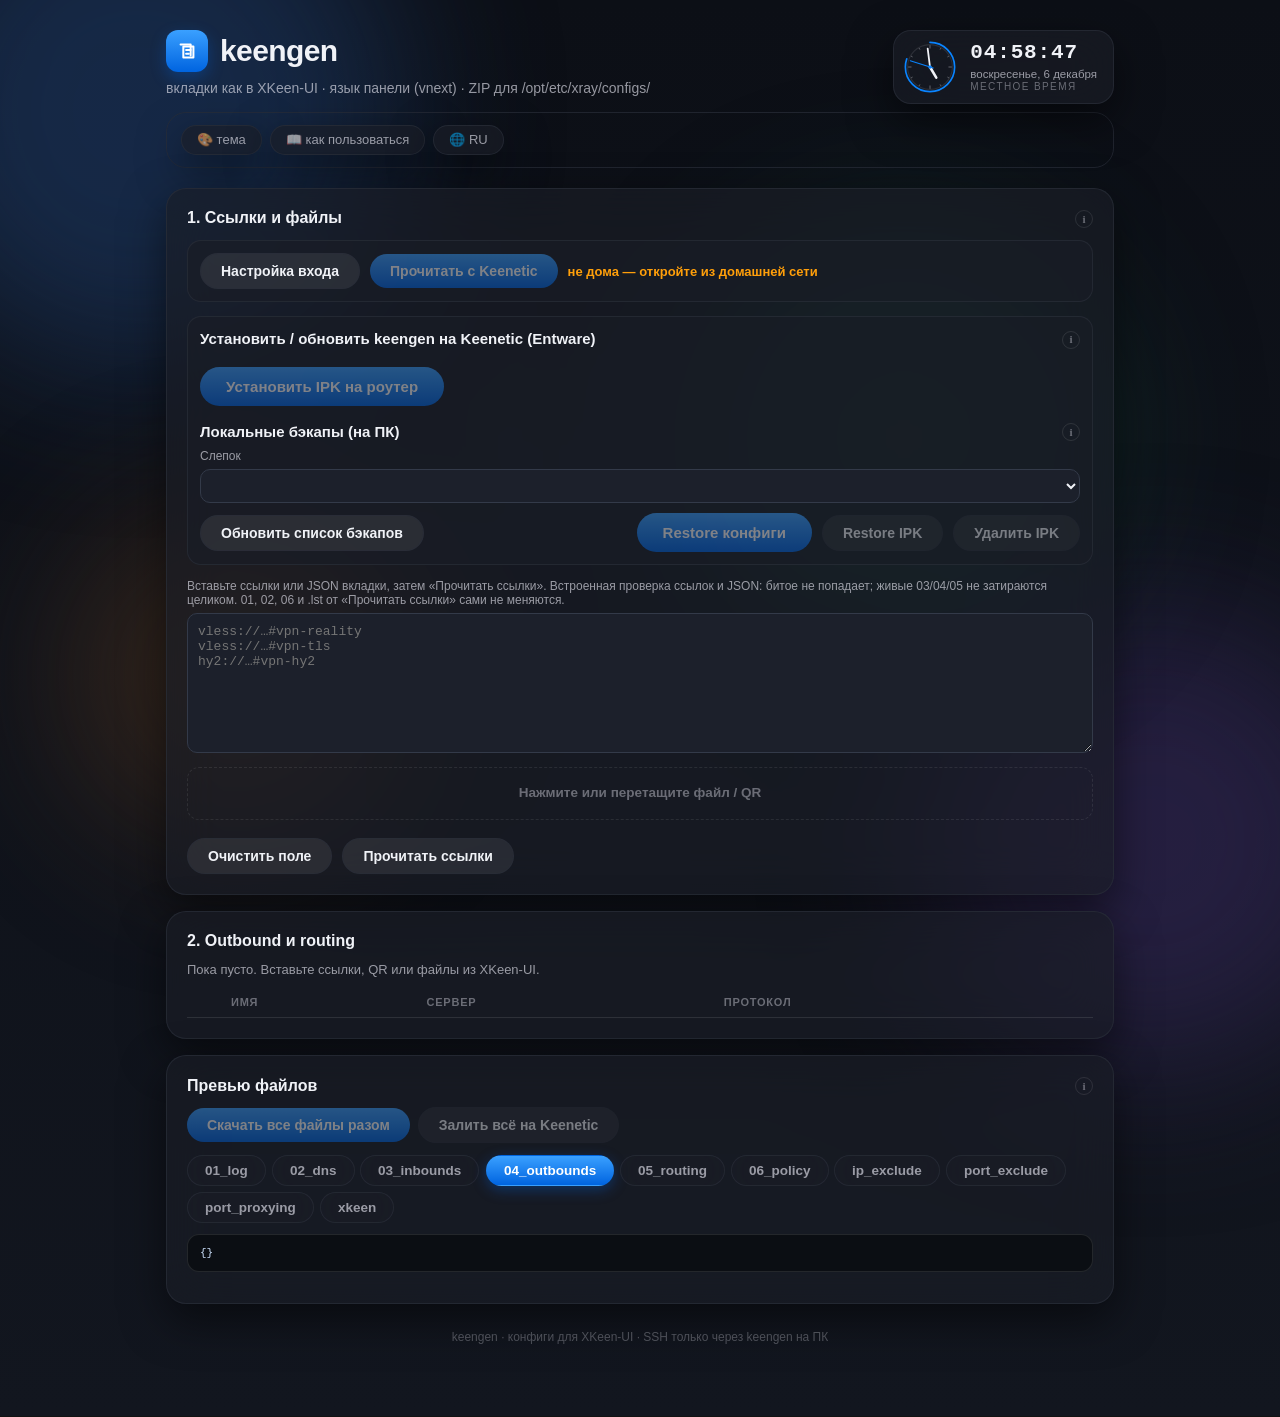
==== web/index.html @ 2f59ccd8 "ui: backup list label + section info icons [cursor|keengen]" ====
<!DOCTYPE html>
<html lang="ru">
<head>
  <meta charset="utf-8">
  <meta name="viewport" content="width=device-width,initial-scale=1">
  <title>keengen · конфиги Keenetic / XKeen</title>
  <link rel="icon" type="image/svg+xml" href="data:image/svg+xml,%3Csvg xmlns='http://www.w3.org/2000/svg' viewBox='0 0 100 100'%3E%3Cdefs%3E%3ClinearGradient id='g' x1='0' y1='0' x2='0' y2='1'%3E%3Cstop offset='0' stop-color='%233aa0ff'/%3E%3Cstop offset='1' stop-color='%230064e0'/%3E%3C/linearGradient%3E%3C/defs%3E%3Crect width='100' height='100' rx='22' fill='url(%23g)'/%3E%3Ctext x='50' y='58' font-size='52' text-anchor='middle' fill='%23fff' font-family='system-ui,sans-serif' font-weight='700'%3EK%3C/text%3E%3C/svg%3E">
  <script src="theme.js?v=5"></script>
  <link rel="stylesheet" href="theme.css">
  <link rel="stylesheet" href="style.css?v=5">
</head>
<body>
  <div class="blob b1"></div><div class="blob b2"></div>
  <div class="blob b3"></div><div class="blob b4"></div>
  <div class="hrow">
    <div>
      <h1><span class="logo" aria-hidden="true"><svg width="22" height="22" viewBox="0 0 24 24" fill="none" stroke="#fff" stroke-width="2.2" stroke-linecap="round" stroke-linejoin="round"><path d="M8 7h11v12H8z"/><path d="M5 5h11v12"/><path d="M11 11h5M11 15h3"/></svg></span>keengen</h1>
      <p class="sub" data-i18n="sub">вкладки как в XKeen-UI · язык панели (vnext) · ZIP для /opt/etc/xray/configs/</p>
    </div>
    <div class="clockbox" title="Местное время" data-i18n-title="clockTitle">
      <svg viewBox="0 0 100 100" aria-hidden="true">
        <circle class="ring" cx="50" cy="50" r="44" id="secring" stroke-dasharray="276.46" stroke-dashoffset="276.46"/>
        <circle class="face" cx="50" cy="50" r="40"/>
        <g id="ticks"></g>
        <line class="hand hh" id="hh" x1="50" y1="50" x2="50" y2="28"/>
        <line class="hand mm" id="mm" x1="50" y1="50" x2="50" y2="17"/>
        <line class="hand ss" id="ss" x1="50" y1="56" x2="50" y2="13"/>
        <circle class="pin" cx="50" cy="50" r="3"/>
      </svg>
      <div class="digi">
        <div class="t" id="ct">--:--:--</div>
        <div class="d" id="cd">&nbsp;</div>
        <div class="z" data-i18n="clockz">местное время</div>
      </div>
    </div>
  </div>
  <div class="chipbar">
  <div class="chips">
    <button type="button" class="chip" id="themeBtn" title="Сменить тему оформления" data-i18n-title="tipTheme">🎨 тема</button>
    <a class="chip" href="howto.html" data-i18n="howto" title="Краткая инструкция по работе с keengen" data-i18n-title="tipHowto">📖 как пользоваться</a>
    <button type="button" class="chip" id="langBtn" title="Язык">🌐 RU</button>
  </div>
  </div>

  <div class="grid2">
    <section class="card">
      <div class="sec-head">
        <h2 data-i18n="h1">1. Ссылки и файлы</h2>
        <details class="info-tip">
          <summary data-i18n-title="infoTip" data-i18n-aria="infoTip" aria-label="Подсказка" title="Подсказка">i</summary>
          <div class="info-tip-panel">
            <p data-i18n="note1">«Прочитать с Keenetic» сразу показывает подключения в секции 2. Активное в таблице пишется в 05_routing. «Залить» / правый клик по вкладке — запись на роутер после входа. «Прочитать ссылки» — только поле ниже.</p>
            <p data-i18n="dropHint">Одна настройка за раз: QR, .txt, JSON со ссылками или текст JSON 01–06 / .lst (ip_exclude / port_exclude / port_proxying / xkeen). Формат распознаётся автоматически.</p>
          </div>
        </details>
      </div>
      <div class="keenetic-bar">
        <button type="button" class="btn ghost" id="authKeenetic" data-i18n="authBtn" title="Сохранить адрес, порт и пароль Entware SSH для этого браузера" data-i18n-title="tipAuthBtn">Настройка входа</button>
        <button type="button" class="btn primary" id="readKeenetic" disabled data-i18n="readBtn" title="прочитать 01–06 и списки с роутера (запись не делается)" data-i18n-title="tipReadBtn">Прочитать с Keenetic</button>
        <span class="keenetic-badge" id="keeneticWhere" data-i18n="whereWait">Проверяю, дома ли вы…</span>
      </div>
      <div class="ipk-install" id="ipkInstallBox">
        <div class="sec-head">
          <h3 class="ipk-title" data-i18n="ipkTitle">Установить keengen на Keenetic (Entware)</h3>
          <details class="info-tip">
            <summary data-i18n-title="infoTip" data-i18n-aria="infoTip" aria-label="Подсказка" title="Подсказка">i</summary>
            <div class="info-tip-panel">
              <p data-i18n="ipkHint">Нужен SSH под root (в «Настройка входа»), если keengen на ПК. Кнопка берёт latest с GitHub, делает бэкап, ставит/обновляет IPK и UI keengen на Keenetic (:1001). XKeen-UI на :1000 не трогается.</p>
            </div>
          </details>
        </div>
        <p class="preview-hint" id="ipkVerLine"></p>
        <div class="actions">
          <button type="button" class="btn primary" id="installIpk" disabled data-i18n="ipkBtn" title="Скачать latest IPK с GitHub, сделать бэкап и установить/обновить keengen на роутере" data-i18n-title="tipInstallIpk">Установить IPK на роутер</button>
          <span class="backup-status" id="ipkStatus"></span>
        </div>
        <pre class="ipk-log" id="ipkLog" hidden></pre>
        <p class="preview-hint" id="bakNotice"></p>
        <div class="ipk-restore" id="ipkRestoreBox">
          <div class="sec-head">
            <h3 class="ipk-title" data-i18n="bakTitle">Локальные бэкапы (на ПК)</h3>
            <details class="info-tip">
              <summary data-i18n-title="infoTip" data-i18n-aria="infoTip" aria-label="Подсказка" title="Подсказка">i</summary>
              <div class="info-tip-panel">
                <p data-i18n="bakHint">Бэкап конфигов делается всегда при «Прочитать» и при установке IPK. Слепки лежат в backups/ на этом ПК. Restore — только с ПК под root SSH.</p>
              </div>
            </details>
          </div>
          <label for="backupPick" data-i18n="bakPick">Слепок</label>
          <select id="backupPick"></select>
          <div class="actions" style="margin-top:10px">
            <button type="button" class="btn ghost" id="bakRefresh" data-i18n="bakRefresh" title="Перечитать папку backups/ на этом ПК и обновить выпадающий список слепков" data-i18n-title="tipBakRefresh">Обновить список бэкапов</button>
            <button type="button" class="btn primary" id="bakRestoreCfg" disabled data-i18n="bakRestoreCfg" title="Восстановить конфиги XKeen из выбранного слепка на роутер" data-i18n-title="tipBakRestoreCfg">Restore конфиги</button>
            <button type="button" class="btn ghost" id="bakRestoreIpk" disabled data-i18n="bakRestoreIpk" title="Откатить IPK keengen из выбранного слепка на роутер" data-i18n-title="tipBakRestoreIpk">Restore IPK</button>
            <button type="button" class="btn ghost" id="bakRemoveIpk" disabled data-i18n="bakRemoveIpk" title="Удалить пакет keengen с роутера (opkg remove; сначала бэкап)" data-i18n-title="tipBakRemoveIpk">Удалить IPK</button>
          </div>
          <span class="backup-status" id="bakStatus"></span>
        </div>
      </div>
      <label for="links" data-i18n="linksLbl">Вставьте ссылки или JSON вкладки, затем «Прочитать ссылки». Встроенная проверка ссылок и JSON: битое не попадает; живые 03/04/05 не затираются целиком. 01, 02, 06 и .lst от «Прочитать ссылки» сами не меняются.</label>
      <textarea id="links" placeholder="vless://…#vpn-reality&#10;vless://…#vpn-tls&#10;hy2://…#vpn-hy2"></textarea>
      <div class="drop" id="drop" tabindex="0" role="button" data-i18n-aria="drop" aria-label="Нажмите или перетащите файл / QR">
        <span data-i18n="drop">Нажмите или перетащите файл / QR</span>
        <input id="files" type="file" accept="image/*,.txt,.json,.lst,text/plain,application/json" hidden>
      </div>
      <div class="actions">
        <button type="button" class="btn ghost" id="clear" data-i18n="clearBtn" title="Очистить поле ссылок" data-i18n-title="tipClearBtn">Очистить поле</button>
        <button type="button" class="btn ghost" id="parse" data-i18n="parseBtn" title="Разобрать поле: проверка ссылок/JSON; обновить 03/04/05; 01, 02, 06 и .lst сами не меняются" data-i18n-title="tipParseBtn">Прочитать ссылки</button>
      </div>
      <div class="err" id="err" hidden></div>
    </section>
    <section class="card">
      <h2 data-i18n="h2">2. Outbound и routing</h2>
      <p class="hint" id="hint">Пока пусто. Вставьте ссылки или QR.</p>
      <div class="tblwrap">
        <table>
          <thead><tr>
            <th class="col-on" title="активное" data-i18n-title="thActive"><span class="vh" data-i18n="thActive">активное</span></th>
            <th data-i18n="thName">имя</th><th data-i18n="thServer">сервер</th><th data-i18n="thProto">протокол</th>
          </tr></thead>
          <tbody id="rows"></tbody>
        </table>
      </div>
    </section>
  </div>

  <section class="card card-preview">
    <div class="sec-head">
      <h2 data-i18n="hPreview">Превью файлов</h2>
      <details class="info-tip">
        <summary data-i18n-title="infoTip" data-i18n-aria="infoTip" aria-label="Подсказка" title="Подсказка">i</summary>
        <div class="info-tip-panel">
          <p data-i18n="previewHint">Это итоговые файлы, не черновик. Двойной щелчок копирует. Правая кнопка — скачать или залить этот файл. Правка — в поле сверху, затем «Прочитать ссылки»: проверка и замена только этой вкладки, остальные не трогаются.</p>
        </div>
      </details>
    </div>
    <div class="preview-actions">
      <button type="button" class="btn primary" id="backup" disabled data-i18n="backupBtn" title="Скачать ZIP со всеми файлами превью" data-i18n-title="tipBackupBtn">Скачать все файлы разом</button>
      <button type="button" class="btn ghost" id="applyAll" disabled data-i18n="applyAllBtn" title="записать файлы на роутер и перезапустить XKeen" data-i18n-title="tipApplyAllBtn">Залить всё на Keenetic</button>
      <span class="backup-status" id="backupStatus"></span>
    </div>
    <div class="tabs" id="tabs"></div>
    <pre id="preview">{}</pre>
  </section>
  <p class="footer" data-i18n="footer">keengen · конфиги для XKeen-UI · SSH только через keengen на ПК</p>

  <div id="tabMenu" class="tab-menu" hidden aria-hidden="true">
    <button type="button" data-act="copy" data-i18n="tabCopy">Скопировать в буфер</button>
    <button type="button" data-act="save" data-i18n="tabSave">Скачать этот файл</button>
    <button type="button" data-act="apply" class="warn" data-i18n="tabApply">Применить на Keenetic</button>
  </div>

  <div id="applyDlg" class="modal" hidden aria-hidden="true">
    <div class="modal-card modal-apply" role="dialog" aria-labelledby="applyTitle">
      <h2 id="applyTitle" data-i18n="applyTitle">Применить на Keenetic</h2>
      <p id="applyMsg"></p>
      <ul class="apply-list" id="applyList"></ul>
      <p class="preview-hint" id="applyNote"></p>
      <div class="actions">
        <button type="button" class="btn ghost" id="applyCancel" data-i18n="applyCancel">Отмена</button>
        <button type="button" class="btn primary" id="applyDo" data-i18n="applyDo">Применить</button>
      </div>
    </div>
  </div>

  <div id="mergeDlg" class="modal" hidden aria-hidden="true">
    <div class="modal-card" role="dialog" aria-labelledby="mergeTitle">
      <h2 id="mergeTitle" data-i18n="mergeTitle">Что сделать с 04?</h2>
      <p id="mergeMsg" data-i18n="mergeMsg">Есть файл с роутера и новые ссылки.</p>
      <div class="actions">
        <button type="button" class="btn primary" id="doMerge" data-i18n="doMerge">Смержить</button>
        <button type="button" class="btn ghost" id="doReplace" data-i18n="doReplace">Заменить</button>
        <button type="button" class="btn ghost" id="doCancel" data-i18n="doCancel">Отмена</button>
      </div>
    </div>
  </div>

  <div id="authDlg" class="modal" hidden aria-hidden="true">
    <div class="modal-card modal-auth" role="dialog" aria-labelledby="authTitle">
      <h2 id="authTitle" data-i18n="authTitle">Вход на Keenetic</h2>
      <p data-i18n="authIntro">Название, адрес, порт, логин и пароль Entware SSH. «Сохранить» проверяет вход по SSH и запоминает подключение в этом браузере. Пока вход не сохранён, «Прочитать с Keenetic» выключена. Пароль не в git и не в логи. С интернета нельзя — только из дома.</p>
      <div id="authPickWrap" hidden>
        <label for="authPick" data-i18n="authPick">Подключение</label>
        <select id="authPick"></select>
      </div>
      <label for="authName" data-i18n="authName">Название</label>
      <input id="authName" type="text" autocomplete="off" spellcheck="false" placeholder="дача" data-i18n-placeholder="phName">
      <label for="authHost" data-i18n="authHost">Адрес</label>
      <input id="authHost" type="text" autocomplete="off" spellcheck="false" placeholder="192.168.1.1">
      <div class="auth-row">
        <div>
          <label for="authPort" data-i18n="authPort">Порт</label>
          <input id="authPort" type="number" min="1" max="65535" placeholder="22">
        </div>
        <div>
          <label for="authUser" data-i18n="authUser">Логин</label>
          <input id="authUser" type="text" autocomplete="username" spellcheck="false" placeholder="root">
        </div>
      </div>
      <label for="authPass" data-i18n="authPass">Пароль</label>
      <input id="authPass" type="password" autocomplete="current-password" placeholder="пароль Entware (пусто — ключ агента)" data-i18n-placeholder="phPass">
      <p class="auth-err" id="authErr" hidden></p>
      <div class="actions auth-actions">
        <button type="button" class="btn ghost" id="authAdd" data-i18n="authAdd">Добавить</button>
        <button type="button" class="btn ghost" id="authDel" hidden data-i18n="authDel">Удалить</button>
        <button type="button" class="btn ghost" id="authCancel" data-i18n="authCancel">Отмена</button>
        <button type="button" class="btn primary" id="authSave" data-i18n="authSave">Сохранить</button>
      </div>
    </div>
  </div>

  <script src="jsQR.min.js"></script>
  <script src="xray-outbounds.js?v=1"></script>
  <script src="app.js?v=4"></script>
</body>
</html>
---- web/theme.css ----
:root{--bg1:#eef1f8;--bg2:#e6ebf5;--ink:#1d1d1f;--ink2:rgba(60,60,67,.6);
 --ink3:rgba(60,60,67,.45);--glass:rgba(255,255,255,.72);
 --glassb:rgba(255,255,255,.85);--line:rgba(0,0,0,.09);
 --panel:#f6f8fc;
 --shadow:0 16px 44px rgba(31,41,72,.13);--accent:#0071e3;
 --ok:#1e8e3e;--in:#0071e3;--warn:#b45309;--skip:#6e6e73;--info:#6b4fd8;
 --blob1:#9cc8ff;--blob2:#c9b8ff;--blob3:#9fe8d2;--blob4:#ffd6b0;
 color-scheme:light}
html[data-theme=dark]{--bg1:#0c0f16;--bg2:#12161f;--ink:#f0f2f7;
 --ink2:rgba(235,235,245,.62);--ink3:rgba(235,235,245,.4);
 --glass:rgba(26,29,38,.66);--glassb:rgba(42,46,58,.7);
 --panel:#1a1d26;
 --line:rgba(255,255,255,.1);--shadow:0 16px 44px rgba(0,0,0,.5);
 --accent:#0a84ff;--ok:#30d158;--in:#0a84ff;--warn:#ff9f0a;--skip:#98989d;
 --info:#bf5af2;--blob1:#1d3a66;--blob2:#37295e;--blob3:#14483c;
 --blob4:#5c3a1e;color-scheme:dark}
html[data-theme=dark] body{background:linear-gradient(180deg,var(--bg1),var(--bg2));color:var(--ink)}
html[data-theme=dark] .chip{background:var(--glass);border-color:var(--glassb);color:var(--ink2)}
html[data-theme=dark] .chip:hover{color:var(--ink)}
html[data-theme=dark] .card{background:var(--glass);border-color:var(--glassb)}
html[data-theme=dark] .note{background:rgba(10,132,255,.12);border-color:rgba(10,132,255,.3);color:var(--ink2)}
html[data-theme=dark] .sub{color:var(--ink2)}
html[data-theme=dark] th{color:var(--ink3);border-bottom-color:var(--line)}
html[data-theme=dark] td{border-bottom-color:var(--line)}
html[data-theme=dark] tr:hover td{background:rgba(10,132,255,.07)}
html[data-theme=dark] input,html[data-theme=dark] select{background:#1c202b;color:var(--ink);border-color:#333a49}
html[data-theme=dark] select option{background:#1c202b;color:var(--ink)}
html[data-theme=dark] .btn.ghost{background:rgba(255,255,255,.08)}
html[data-theme=dark] .btn.ghost:hover{background:rgba(255,255,255,.14)}
html[data-theme=dark] .btn.danger{background:rgba(255,69,58,.16);color:#ff6961}
html[data-theme=dark] .footer,html[data-theme=dark] .foot{color:var(--ink3)}
html[data-theme=dark] .foot code{background:rgba(255,255,255,.09)}
html[data-theme=dark] .ok{background:rgba(48,209,88,.13);border-color:rgba(48,209,88,.4);color:#4cd964}
html[data-theme=dark] .err{background:rgba(255,69,58,.14);border-color:rgba(255,69,58,.4);color:#ff6961}
html[data-theme=dark] .b1{background:var(--blob1)}html[data-theme=dark] .b2{background:var(--blob2)}
html[data-theme=dark] .b3{background:var(--blob3)}html[data-theme=dark] .b4{background:var(--blob4)}
html[data-theme=dark] a{color:#4da3ff}
html[data-theme=ocean]{--bg1:#0a1526;--bg2:#0f2038;--ink:#e8f1fb;
 --ink2:rgba(200,225,250,.62);--ink3:rgba(200,225,250,.4);
 --glass:rgba(16,34,58,.66);--glassb:rgba(30,58,94,.7);--line:rgba(140,190,255,.12);
 --accent:#2ea8ff;--ok:#30d158;--in:#2ea8ff;--warn:#ff9f0a;--skip:#98989d;--info:#5ac8fa;
 --blob1:#123a66;--blob2:#0e4d5c;--blob3:#0a2e5c;--blob4:#123f2e;color-scheme:dark}
html[data-theme=forest]{--bg1:#0a1610;--bg2:#10241a;--ink:#e9f6ec;
 --ink2:rgba(200,240,210,.62);--ink3:rgba(200,240,210,.4);
 --glass:rgba(18,40,28,.66);--glassb:rgba(32,62,44,.7);--line:rgba(150,230,180,.12);
 --accent:#34d17c;--ok:#30d158;--in:#34d17c;--warn:#ff9f0a;--skip:#98989d;--info:#7ce8a2;
 --blob1:#14432a;--blob2:#0f4a3a;--blob3:#1c4a20;--blob4:#3a3a14;color-scheme:dark}
html[data-theme=purple]{--bg1:#130f1e;--bg2:#1b1428;--ink:#f2ecfa;
 --ink2:rgba(225,210,245,.62);--ink3:rgba(225,210,245,.4);
 --glass:rgba(34,24,52,.66);--glassb:rgba(54,40,84,.7);--line:rgba(200,160,255,.13);
 --accent:#a875ff;--ok:#30d158;--in:#a875ff;--warn:#ffb340;--skip:#98989d;--info:#e14dff;
 --blob1:#3a2166;--blob2:#251457;--blob3:#4a1f5c;--blob4:#1e2f66;color-scheme:dark}
html[data-theme=sepia]{--bg1:#f4ecdc;--bg2:#eadfc8;--ink:#3a2f22;
 --ink2:rgba(90,74,54,.65);--ink3:rgba(90,74,54,.45);
 --glass:rgba(252,247,235,.78);--glassb:rgba(255,252,242,.9);--line:rgba(120,95,60,.14);
 --shadow:0 16px 44px rgba(90,60,20,.16);--accent:#a06a2c;
 --ok:#3e7d34;--in:#a06a2c;--warn:#a3641a;--skip:#8a7a62;--info:#7a5aa0;
 --blob1:#e8cf9e;--blob2:#e3b9a2;--blob3:#cfd8a8;--blob4:#e8d4b8;color-scheme:light}
html[data-theme=sunset]{--bg1:#1a0f0d;--bg2:#241410;--ink:#faeee8;
 --ink2:rgba(250,215,195,.62);--ink3:rgba(250,215,195,.4);
 --glass:rgba(48,26,20,.66);--glassb:rgba(80,44,32,.7);--line:rgba(255,170,120,.14);
 --accent:#ff8a5c;--ok:#30d158;--in:#ff8a5c;--warn:#ffb340;--skip:#98989d;--info:#ff7ab8;
 --blob1:#6e2a1a;--blob2:#7a3c14;--blob3:#5c1e3c;--blob4:#8a4a1a;color-scheme:dark}
html[data-theme=mono]{--bg1:#0a0a0a;--bg2:#141414;--ink:#f5f5f5;
 --ink2:rgba(245,245,245,.6);--ink3:rgba(245,245,245,.38);
 --glass:rgba(24,24,24,.7);--glassb:rgba(46,46,46,.75);--line:rgba(255,255,255,.1);
 --accent:#e8e8e8;--ok:#cfcfcf;--in:#e8e8e8;--warn:#a8a8a8;--skip:#8a8a8a;--info:#d4d4d4;
 --blob1:#2a2a2a;--blob2:#222222;--blob3:#1e1e1e;--blob4:#262626;color-scheme:dark}
html[data-theme=neon]{--bg1:#07060f;--bg2:#0d0a1c;--ink:#eef2ff;
 --ink2:rgba(205,215,255,.62);--ink3:rgba(205,215,255,.4);
 --glass:rgba(20,16,44,.62);--glassb:rgba(40,32,80,.7);--line:rgba(160,120,255,.15);
 --accent:#00e5ff;--ok:#00ffa3;--in:#00e5ff;--warn:#ffb300;--skip:#8a8fa3;--info:#e14dff;
 --blob1:#1b0f4d;--blob2:#4d0f66;--blob3:#0f4d5c;--blob4:#4d0f2e;color-scheme:dark}
html[data-theme=ocean] a,html[data-theme=forest] a,html[data-theme=purple] a,
html[data-theme=sunset] a,html[data-theme=neon] a{color:var(--accent)}
html[data-theme=sepia] a{color:#8a5a1e}
html[data-theme=mono] a{color:#f5f5f5}
.tmenu{position:fixed;top:60px;right:14px;z-index:60;background:var(--glass);
backdrop-filter:blur(24px);-webkit-backdrop-filter:blur(24px);
border:1px solid var(--glassb);border-radius:16px;box-shadow:var(--shadow);
padding:8px;display:none;min-width:270px;max-height:80vh;overflow:auto}
.tmenu.open{display:block;animation:rise .25s ease-out both}
.titem{display:flex;gap:9px;align-items:baseline;width:100%;text-align:left;border:none;
background:none;color:var(--ink);font-family:inherit;font-size:13.5px;padding:8px 10px;
border-radius:10px;cursor:pointer}
.titem:hover{background:rgba(127,127,127,.14)}
.titem.on{background:rgba(10,132,255,.14)}
.titem .tk{width:16px;flex:none;text-align:center}
.titem.on .tk::after{content:"✓"}
.titem .td{color:var(--ink3);font-size:11.5px;margin-left:auto;white-space:nowrap}
@media (max-width:640px){.tmenu{left:14px;right:14px;top:auto;bottom:14px}}

:root{color-scheme:light dark}
*{box-sizing:border-box}
body{font-family:-apple-system,BlinkMacSystemFont,'SF Pro Text','Segoe UI',
Roboto,Inter,sans-serif;max-width:980px;margin:0 auto;padding:30px 16px 60px;
color:var(--ink);background:linear-gradient(180deg,var(--bg1),var(--bg2));
background-attachment:fixed;min-height:100vh;
-webkit-font-smoothing:antialiased}
h1{font-size:30px;font-weight:700;letter-spacing:-.02em;margin:0;
display:flex;align-items:center;gap:12px}
.logo{display:inline-flex;width:42px;height:42px;border-radius:12px;flex:none;
background:linear-gradient(180deg,#3aa0ff,#0064e0);align-items:center;
justify-content:center;box-shadow:0 6px 16px rgba(0,100,224,.32)}
.sub{color:var(--ink2);font-size:14px;margin:8px 0 20px}
.chips{display:flex;flex-wrap:wrap;gap:8px;margin:0 0 20px;align-items:center}
.chip{background:var(--glass);border:1px solid var(--glassb);
border-radius:980px;padding:6px 15px;font-size:13px;color:var(--ink2);
text-decoration:none;cursor:pointer;font-family:inherit;line-height:1.2;
display:inline-flex;align-items:center;gap:6px;
backdrop-filter:blur(24px);-webkit-backdrop-filter:blur(24px);
box-shadow:var(--shadow);transition:color .2s,border-color .2s}
.chip:hover{color:var(--ink)}
.footer{color:var(--ink2);opacity:.7;font-size:12px;text-align:center;margin-top:26px}
.card{background:var(--glass);border:1px solid var(--glassb);
border-radius:20px;padding:20px;backdrop-filter:blur(24px);
-webkit-backdrop-filter:blur(24px);box-shadow:var(--shadow);
animation:rise .55s ease-out both}
.note{background:var(--glassb);border:1px solid var(--glassb);
padding:10px 14px;border-radius:12px;font-size:13px;line-height:1.55;
color:var(--ink2);margin:0 0 16px;display:flex;gap:9px;align-items:flex-start}
.note svg{flex:none;margin-top:2px;color:var(--accent)}
.tblwrap{overflow-x:auto;-webkit-overflow-scrolling:touch}
table{border-collapse:collapse;width:100%;min-width:760px}
td,th{padding:9px 8px;font-size:14px;text-align:left;vertical-align:middle}
th{font-size:11px;text-transform:uppercase;letter-spacing:.07em;
color:var(--ink2);font-weight:600;border-bottom:1px solid var(--glassb)}
td{border-bottom:1px solid var(--glassb)}
tr:hover td{background:var(--glassb)}
input,select{width:100%;background:var(--glassb);color:var(--ink);
border:1px solid var(--glassb);
border-radius:10px;padding:7px 10px;font-size:14px;font-family:inherit;
outline:none;box-shadow:none;
transition:border-color .2s,box-shadow .2s,background .2s}
input:focus,select:focus{border-color:var(--accent);
box-shadow:0 0 0 3.5px rgba(10,132,255,.22);
box-shadow:0 0 0 3.5px color-mix(in srgb,var(--accent) 22%,transparent)}
input::placeholder{color:var(--ink2);opacity:.6}
input[type=password]{letter-spacing:2px}
input[type=radio]{width:17px;height:17px;accent-color:var(--accent);cursor:pointer;
transform:scale(1.15)}
select{cursor:pointer}
select option{background:var(--bg1);color:var(--ink)}
.btn{border:none;border-radius:980px;cursor:pointer;font-family:inherit;
font-size:14px;font-weight:600;padding:9px 20px;color:var(--ink);
display:inline-flex;align-items:center;justify-content:center;gap:7px;
transition:filter .2s,background .2s,box-shadow .2s;
-webkit-tap-highlight-color:transparent}
.btn svg{flex:none;display:block}
.btn:active{transform:scale(.96)}
.btn.primary{background:linear-gradient(180deg,#3aa0ff,#0064e0);color:#fff;
box-shadow:0 4px 14px rgba(0,100,224,.35),inset 0 1px 0 rgba(255,255,255,.3)}
.btn.primary:hover{filter:brightness(1.07);
box-shadow:0 6px 18px rgba(0,100,224,.45),inset 0 1px 0 rgba(255,255,255,.3)}
.btn.ghost{background:var(--glassb);border:1px solid var(--glassb)}
.btn.ghost:hover{border-color:var(--accent);color:var(--accent)}
.btn.circ{padding:0;width:32px;height:32px;border-radius:50%;flex:none}
.btn.danger{background:rgba(255,59,48,.1);color:#e02e24}
.btn.danger:hover{background:rgba(255,59,48,.2)}
.actions{display:flex;gap:10px;align-items:center;margin:18px 0 0;flex-wrap:wrap}
.actions .primary{margin-left:auto;font-size:15px;padding:11px 26px}
.ok{background:rgba(52,199,89,.13);border:1px solid rgba(52,199,89,.35);
color:#1e7c37;padding:11px 14px;border-radius:12px;margin-bottom:16px;
animation:rise .4s ease-out both}
.err{background:rgba(255,59,48,.1);border:1px solid rgba(255,59,48,.3);
color:#c22a20;padding:11px 14px;border-radius:12px;margin-bottom:16px;
animation:rise .4s ease-out both}
a{color:var(--accent)}
.blob{position:fixed;border-radius:50%;filter:blur(80px);z-index:-1;
pointer-events:none}
.b1{width:520px;height:520px;background:#9cc8ff;top:-150px;left:-120px;
opacity:.6;animation:drift1 16s ease-in-out infinite alternate}
.b2{width:460px;height:460px;background:#c9b8ff;bottom:-170px;right:-100px;
opacity:.55;animation:drift2 20s ease-in-out infinite alternate}
.b3{width:400px;height:400px;background:#9fe8d2;top:26%;left:55%;
opacity:.5;animation:drift3 13s ease-in-out infinite alternate}
.b4{width:340px;height:340px;background:#ffd6b0;bottom:6%;left:5%;
opacity:.45;animation:drift4 24s ease-in-out infinite alternate-reverse}
@keyframes drift1{from{transform:translate(0,0) scale(1) rotate(0deg)}
to{transform:translate(150px,110px) scale(1.25) rotate(16deg)}}
@keyframes drift2{from{transform:translate(0,0) scale(1.1) rotate(0deg)}
to{transform:translate(-130px,-90px) scale(.9) rotate(-12deg)}}
@keyframes drift3{from{transform:translate(0,0)}
to{transform:translate(-170px,120px) scale(1.3)}}
@keyframes drift4{from{transform:translate(0,0) scale(.95)}
to{transform:translate(130px,-100px) scale(1.22)}}
@keyframes rise{from{opacity:0;transform:translateY(14px)}
to{opacity:1;transform:none}}
@media (prefers-reduced-motion: reduce){
 .blob,.card,.ok,.err{animation:none}}
@media (max-width:900px){body{padding:26px 14px 46px}h1{font-size:26px}
 .logo{width:38px;height:38px}}
@media (max-width:640px){body{padding:20px 10px 36px}h1{font-size:22px}
 .card{padding:12px;border-radius:16px}table{min-width:640px}
 td,th{padding:7px 6px;font-size:13px}
 .actions .primary{margin-left:0;width:100%}
 .blob{filter:blur(56px)}
 .b1{width:330px;height:330px}.b2{width:300px;height:300px}
 .b3{width:260px;height:260px}.b4{width:230px;height:230px}}
---- web/style.css ----
/* keengen extras on top of doctor THEME_CSS+STYLE (kb/24). */
.hrow{display:flex;align-items:flex-start;justify-content:space-between;gap:14px}
.hrow .sub{margin-bottom:0}
.clockbox{display:flex;align-items:center;gap:12px;background:var(--glass);
border:1px solid var(--glassb);border-radius:18px;padding:8px 16px 8px 8px;
backdrop-filter:blur(24px);box-shadow:var(--shadow)}
.clockbox svg{width:56px;height:56px;flex:none}
.chipbar{background:transparent;border:1px solid var(--glassb);border-radius:20px;
padding:12px 14px;margin:8px 0 20px}
.chipbar .chips{margin:0}
.face{fill:none;stroke:var(--line);stroke-width:2}
.ring{fill:none;stroke:var(--accent);stroke-width:3;stroke-linecap:round;
transform:rotate(-90deg);transform-origin:50% 50%}
.tick{stroke:var(--ink3);stroke-width:1.6}
.hand{stroke:var(--ink);stroke-linecap:round}
.hh{stroke-width:4.6}.mm{stroke-width:3.2}
.ss{stroke:var(--accent);stroke-width:1.8}
.pin{fill:var(--accent)}
.digi{line-height:1.25}
.digi .t{font-family:ui-monospace,Consolas,monospace;font-size:21px;
font-weight:700;letter-spacing:.04em;font-variant-numeric:tabular-nums}
.digi .d{color:var(--ink2);font-size:11.5px}
.digi .z{color:var(--ink3);font-size:10px;letter-spacing:.14em;text-transform:uppercase}
.grid2{display:grid;gap:16px;grid-template-columns:1fr}
label{display:block;color:var(--ink2);font-size:12px;margin:0 0 6px}
textarea{width:100%;min-height:140px;resize:vertical;background:var(--glassb);
color:var(--ink);border:1px solid var(--glassb);border-radius:10px;padding:10px;
font-family:ui-monospace,Consolas,monospace;font-size:13px;outline:none}
textarea:focus{border-color:var(--accent);
box-shadow:0 0 0 3.5px rgba(10,132,255,.22);
box-shadow:0 0 0 3.5px color-mix(in srgb,var(--accent) 22%,transparent)}
html[data-theme=dark] textarea{background:#1c202b;color:var(--ink);border-color:#333a49}
.drop{border:1.5px dashed color-mix(in srgb,var(--line) 85%,transparent);border-radius:12px;
padding:16px 14px;text-align:center;color:var(--ink3);cursor:pointer;background:transparent;
margin-top:10px;font-size:13.5px;font-weight:550;line-height:1.4;
transition:border-color .15s,color .15s,background .15s}
.drop:hover,.drop:focus{border-color:var(--accent);color:var(--ink2);
background:color-mix(in srgb,var(--glassb) 55%,transparent);outline:none}
.drop.over{border-color:var(--accent);color:var(--accent);
background:color-mix(in srgb,var(--accent) 8%,transparent)}
.path{font-family:ui-monospace,Consolas,monospace;color:var(--accent)}
.hint{color:var(--ink2);font-size:13px;margin:0 0 10px}
.hint.okish{color:var(--ink);font-weight:650}
.sec-head{display:flex;align-items:center;justify-content:space-between;gap:10px;
margin:0 0 12px;position:relative}
.sec-head > h2,.sec-head > .ipk-title{margin:0;flex:1;min-width:0}
.card .sec-head > h2{margin:0;font-size:16px;font-weight:650}
.ipk-install > .sec-head,.ipk-restore > .sec-head{margin:0 0 8px}
.info-tip{position:relative;flex:none;margin:0}
.info-tip > summary{list-style:none;cursor:pointer;box-sizing:border-box;
width:18px;height:18px;border-radius:50%;border:1px solid var(--line);color:var(--ink3);
display:inline-flex;align-items:center;justify-content:center;
font:700 11px/1 Georgia,"Times New Roman",serif;background:transparent;user-select:none;
padding:0}
.info-tip > summary::-webkit-details-marker{display:none}
.info-tip > summary:hover{border-color:var(--ink2);color:var(--ink2)}
.info-tip[open] > summary{border-color:var(--accent);color:var(--accent)}
.info-tip-panel{position:absolute;right:0;top:calc(100% + 6px);z-index:40;
width:min(340px,calc(100vw - 48px));padding:10px 12px;border-radius:12px;
background:var(--glass);border:1px solid var(--glassb);box-shadow:var(--shadow);
backdrop-filter:blur(24px);font-size:12.5px;line-height:1.45;color:var(--ink2)}
.info-tip-panel p{margin:0 0 8px}
.info-tip-panel p:last-child{margin:0}
.tblwrap table{min-width:0 !important;table-layout:auto}
.tblwrap .col-on,.tblwrap td:first-child{width:36px;max-width:40px;padding-left:6px;padding-right:4px}
.tblwrap td:first-child{text-align:center}
.tblwrap td:nth-child(2){width:34%;min-width:7em}
.tblwrap td:nth-child(3),.tblwrap td:nth-child(4){word-break:break-word}
.tblwrap td input[type=text]{min-width:0;box-sizing:border-box}
.vh{position:absolute;width:1px;height:1px;overflow:hidden;clip:rect(0,0,0,0)}
@media (max-width:640px){
  .tblwrap thead{position:absolute;width:1px;height:1px;overflow:hidden;clip:rect(0,0,0,0)}
  .tblwrap table,.tblwrap tbody,.tblwrap tr,.tblwrap td{display:block;width:100%;max-width:none;min-width:0 !important}
  .tblwrap tr{position:relative;border:1px solid var(--glassb);border-radius:12px;
    margin:0 0 8px;padding:10px 10px 10px 44px;background:var(--glass)}
  .tblwrap td{border:0;padding:3px 0}
  .tblwrap td:first-child{position:absolute;left:10px;top:12px;width:auto;max-width:none;padding:0}
  .tblwrap td:nth-child(2){width:auto;min-width:0;font-weight:650}
  .tblwrap td:nth-child(3)::before,.tblwrap td:nth-child(4)::before{
    display:block;font-size:10px;text-transform:uppercase;letter-spacing:.08em;
    color:var(--ink3);margin-bottom:2px}
  .tblwrap td:nth-child(3)::before{content:"сервер"}
  .tblwrap td:nth-child(4)::before{content:"протокол"}
}
html[lang=en] .tblwrap td:nth-child(3)::before{content:"server"}
html[lang=en] .tblwrap td:nth-child(4)::before{content:"protocol"}
.tabs{display:flex;gap:6px;flex-wrap:wrap;margin:0 0 8px}
.preview-actions{display:flex;gap:8px;align-items:center;flex-wrap:wrap;margin:0 0 12px}
.preview-bar{display:flex;gap:8px;align-items:center;flex-wrap:wrap;margin:0 0 8px}
.tab{border:1px solid var(--glassb);background:var(--glass);color:var(--ink2);
border-radius:980px;padding:7px 17px;font-size:13.5px;font-weight:600;
cursor:pointer;font-family:inherit;backdrop-filter:blur(24px);transition:color .2s,border-color .2s}
.tab.on{background:linear-gradient(180deg,#3aa0ff,#0064e0);color:#fff;border-color:transparent;
box-shadow:0 4px 14px rgba(0,100,224,.35)}
.tab:not(.on):hover{color:var(--ink)}
.ipk-install{margin:0 0 14px;padding:12px;border:1px solid var(--glassb);border-radius:14px;background:var(--glass)}
.ipk-title{margin:0;font-size:15px;font-weight:700;color:var(--ink)}
.ipk-log{margin:10px 0 0;max-height:220px;font-size:11px}
.ipk-log[hidden]{display:none !important}
.tab-menu{position:fixed;z-index:90;min-width:200px;padding:6px;
background:var(--glass);border:1px solid var(--glassb);border-radius:12px;
box-shadow:var(--shadow);backdrop-filter:blur(24px)}
.tab-menu[hidden]{display:none}
.tab-menu button{display:block;width:100%;text-align:left;border:0;background:transparent;
color:var(--ink);padding:8px 12px;border-radius:8px;font:inherit;cursor:pointer}
.tab-menu button.warn{color:var(--warn);font-weight:650}
.modal-apply{max-width:480px}
.apply-list{margin:10px 0;padding-left:18px;color:var(--ink);font-size:13px;line-height:1.45}
.apply-list li{margin:0 0 4px;font-family:ui-monospace,Consolas,monospace;font-size:12.5px}
pre{background:#0b0e13;color:#cfe3ff;border:1px solid var(--line);border-radius:12px;
padding:12px;overflow:auto;max-height:420px;font-size:11px}
.note{background:rgba(10,132,255,.1);border:1px solid rgba(10,132,255,.28);
color:var(--ink2);padding:10px 12px;border-radius:12px;margin:0 0 12px;font-size:13px;line-height:1.45}
.loaded{display:flex;flex-wrap:wrap;gap:8px;margin:10px 0 0;align-items:center}
.loaded-note{flex:1 1 100%;margin:0;color:var(--ink2);font-size:12.5px;line-height:1.45}
.loaded-chip{display:inline-flex;align-items:center;gap:6px;border:1px solid var(--glassb);
background:var(--glass);border-radius:980px;padding:5px 10px 5px 12px;font-size:12.5px;cursor:pointer}
.loaded-chip:hover{border-color:var(--accent);color:var(--ink)}
.loaded-chip button{border:0;background:transparent;color:var(--ink3);cursor:pointer;
font-size:16px;line-height:1;padding:0 2px}
.backup-status{font-size:12.5px;color:var(--ink2);flex:1 1 180px}
.copy-why{margin:10px 0 0;font-size:12.5px}
.modal{position:fixed;inset:0;z-index:80;background:rgba(12,16,24,.45);
display:flex;align-items:center;justify-content:center;padding:20px}
.modal[hidden]{display:none}
.modal-card{background:var(--glass);border:1px solid var(--glassb);border-radius:18px;
box-shadow:var(--shadow);backdrop-filter:blur(24px);padding:20px 22px;max-width:420px;width:100%}
.modal-card h2{margin:0 0 8px;font-size:18px}
.modal-card p{margin:0;color:var(--ink2);font-size:14px;line-height:1.45}
.keenetic-bar{display:flex;flex-wrap:wrap;align-items:center;gap:10px;margin:0 0 14px;
padding:12px;border:1px solid var(--glassb);border-radius:14px;background:var(--glass)}
.keenetic-badge{font-size:13px;font-weight:650;color:var(--ink2)}
.keenetic-badge.lan{color:var(--ok)}
.keenetic-badge.away{color:var(--warn)}
.modal-auth{max-width:440px}
.modal-auth label{margin-top:12px;display:block}
.modal-auth input,.modal-auth select{width:100%;box-sizing:border-box}
.auth-row{display:grid;grid-template-columns:1fr 1.4fr;gap:10px}
.auth-err{margin:10px 0 0;color:var(--warn);font-size:13px;font-weight:650}
.auth-actions{flex-wrap:wrap}
.modal-card .actions{margin-top:16px}
.btn:disabled,.btn[disabled]{opacity:.45;cursor:not-allowed;filter:none;box-shadow:none}
.btn:disabled:hover,.btn[disabled]:hover{filter:none}
.card h2{margin:0 0 12px;font-size:16px;font-weight:650}
.card-preview{margin-top:16px;overflow:visible}
.card-preview > .sec-head{margin:0 0 12px}
ol.howto{margin:0;padding-left:22px;color:var(--ink);line-height:1.55}
ol.howto li{margin:0 0 10px}
ol.howto code,.card code{font-size:12.5px}
@media (max-width:640px){
  .hrow{gap:10px}
  .hrow > div:first-child{min-width:0;flex:1}
  .clockbox{width:auto;max-width:calc(100% - 8px);margin:0;flex:none}
  .clockbox svg{width:48px;height:48px}
  .digi .t{font-size:18px}
  .chipbar{padding:10px 12px;border-radius:16px;margin:12px 0 16px}
}
.more-fold{display:contents}
.more-fold > summary{list-style:none}
.more-fold > summary::-webkit-details-marker{display:none}
.more-fold .more-chips{flex:1 0 100%;width:100%;margin:8px 0 0}
.more-fold:not([open]) .more-chips{display:none}
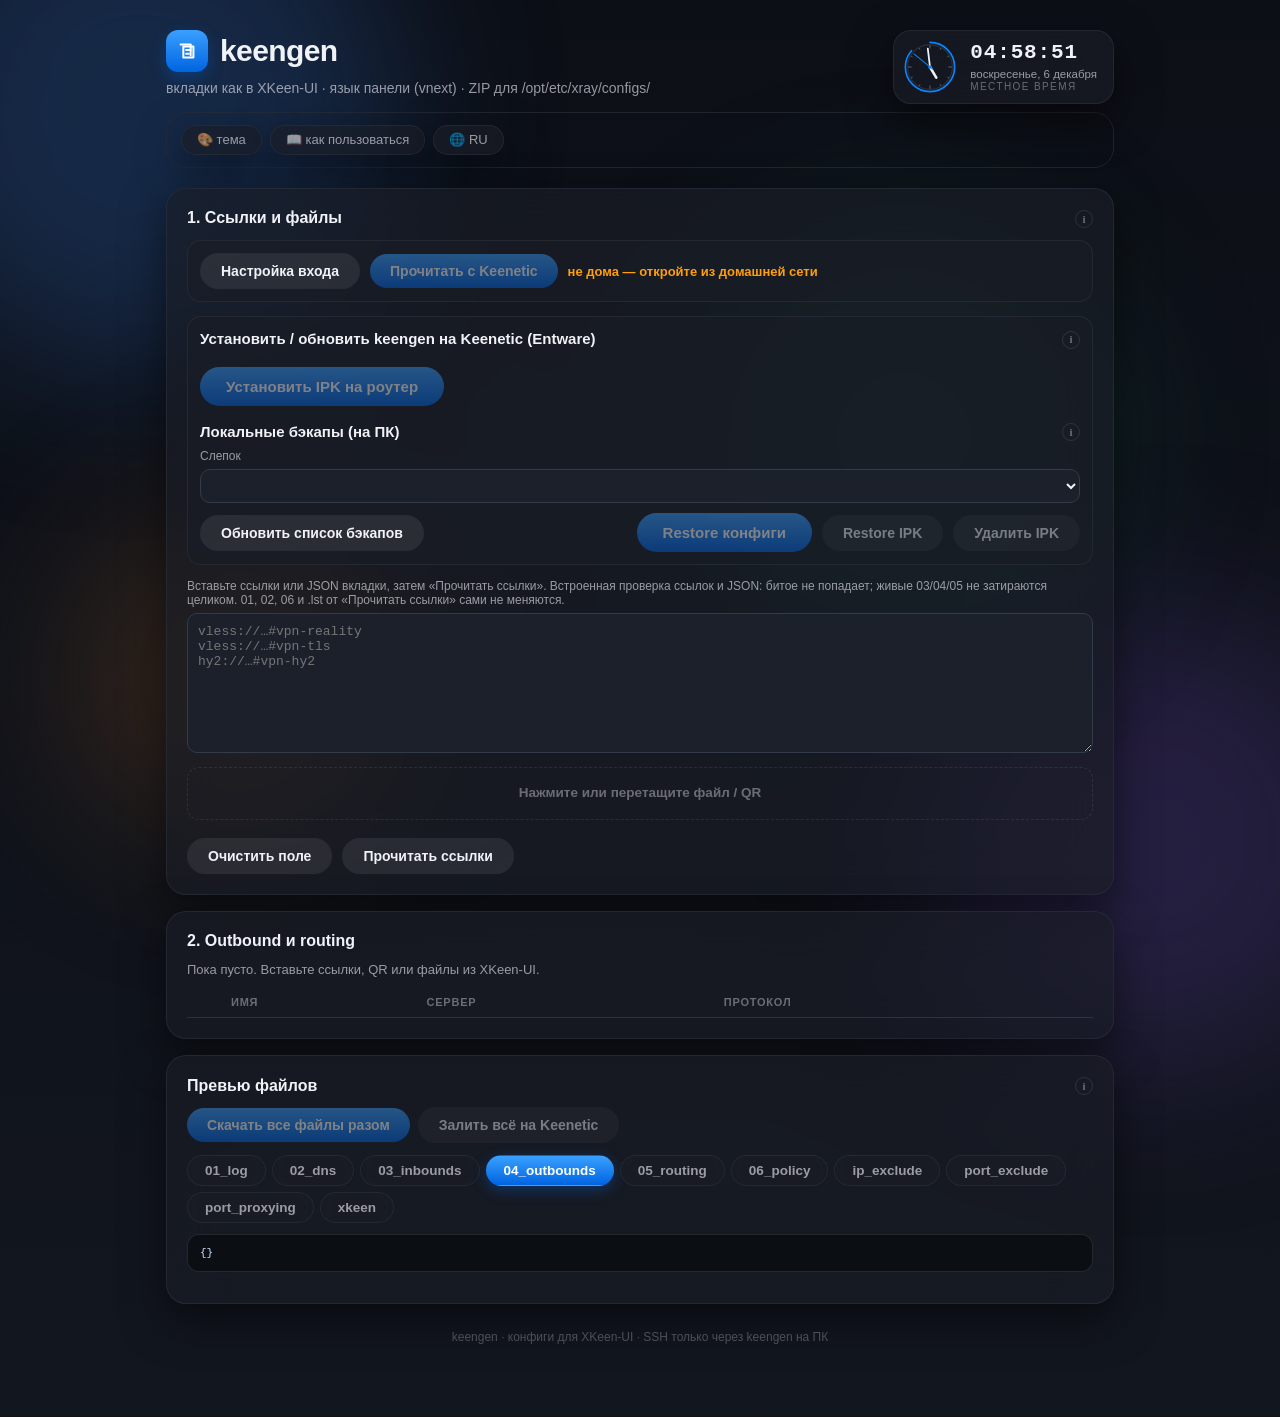
==== commit d78d3de7: "ui: IPK fail message under install log [cursor|keengen] Co-authored-by: Cursor <cursoragent@cursor.c" ====
--- a/web/index.html
+++ b/web/index.html
@@ -75,6 +75,7 @@
           <span class="backup-status" id="ipkStatus"></span>
         </div>
         <pre class="ipk-log" id="ipkLog" hidden></pre>
+        <div class="err" id="ipkErr" hidden></div>
         <p class="preview-hint" id="bakNotice"></p>
         <div class="ipk-restore" id="ipkRestoreBox">
           <div class="sec-head">
--- a/web/style.css
+++ b/web/style.css
@@ -97,6 +97,7 @@
 .ipk-title{margin:0;font-size:15px;font-weight:700;color:var(--ink)}
 .ipk-log{margin:10px 0 0;max-height:220px;font-size:11px}
 .ipk-log[hidden]{display:none !important}
+#ipkErr{margin:8px 0 0}
 .tab-menu{position:fixed;z-index:90;min-width:200px;padding:6px;
 background:var(--glass);border:1px solid var(--glassb);border-radius:12px;
 box-shadow:var(--shadow);backdrop-filter:blur(24px)}
@@ -139,7 +140,7 @@
 .auth-err{margin:10px 0 0;color:var(--warn);font-size:13px;font-weight:650}
 .auth-actions{flex-wrap:wrap}
 .modal-card .actions{margin-top:16px}
-.btn:disabled,.btn[disabled]{opacity:.45;cursor:not-allowed;filter:none;box-shadow:none}
+.btn:disabled,.btn[disabled]{opacity:.45;cursor:not-allowed;filter:none;box-shadow:none;pointer-events:auto}
 .btn:disabled:hover,.btn[disabled]:hover{filter:none}
 .card h2{margin:0 0 12px;font-size:16px;font-weight:650}
 .card-preview{margin-top:16px;overflow:visible}
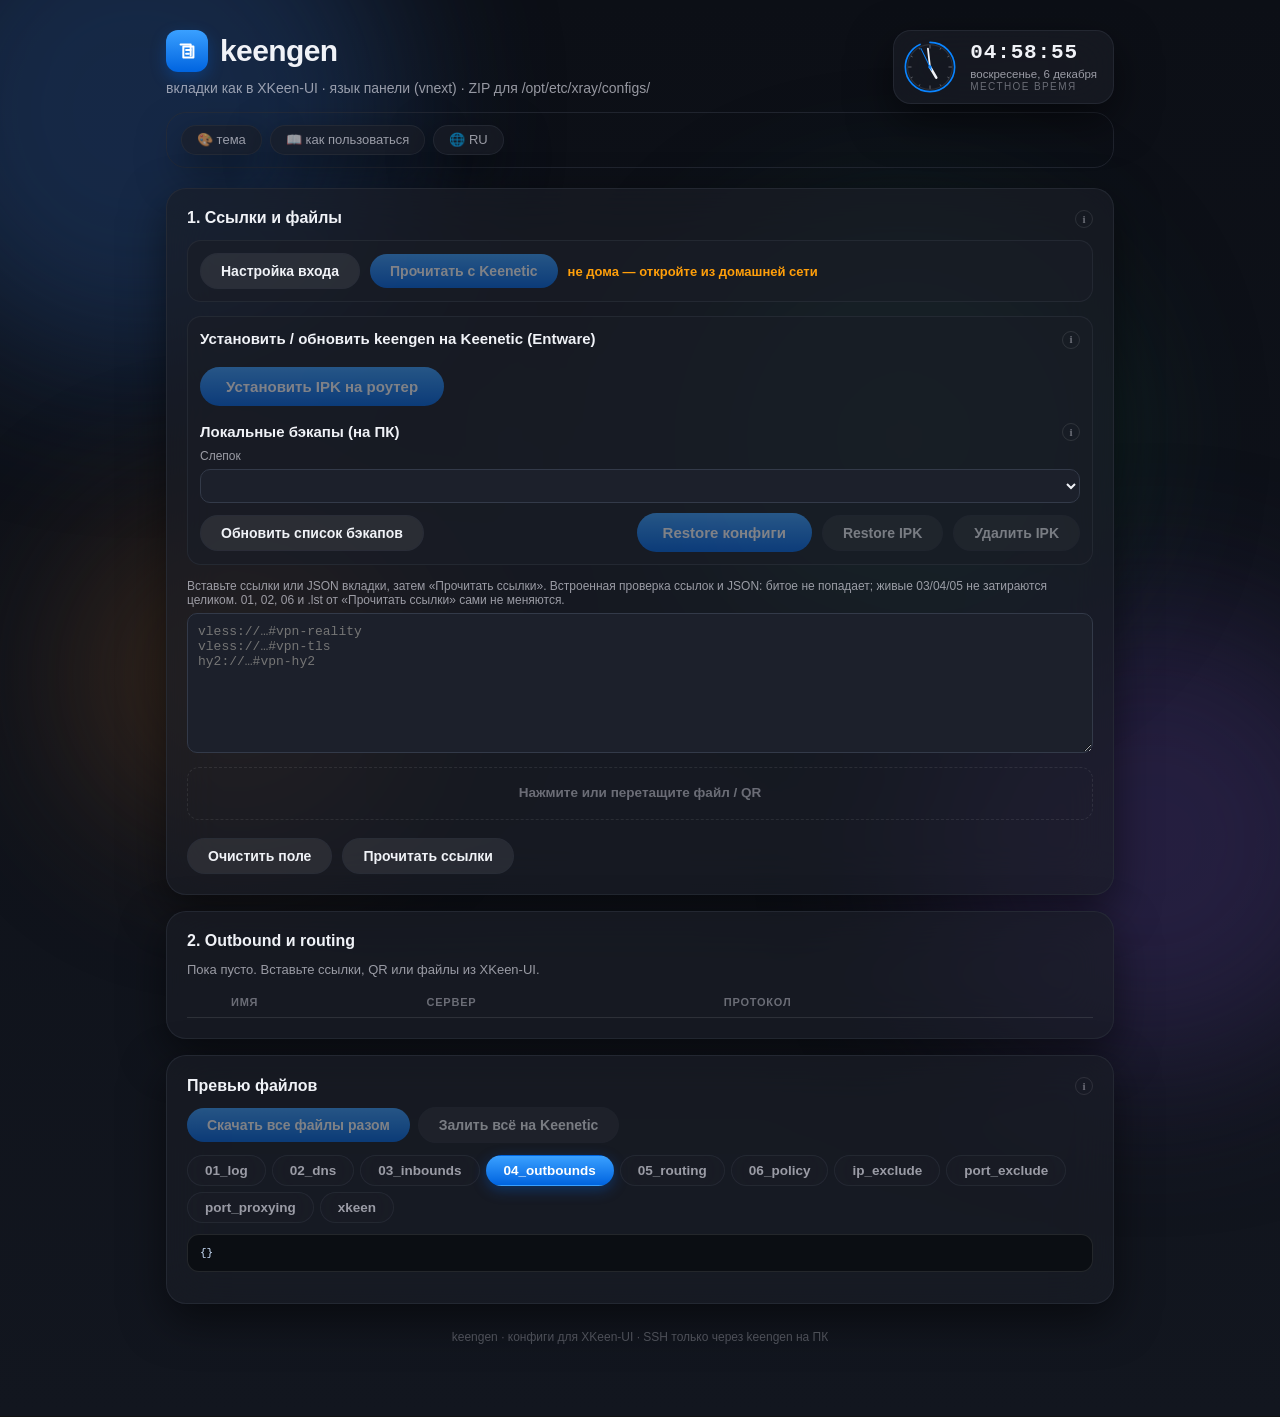
==== commit 04426f8b: "fix(ui): open :1001 via pre-opened window (popup blockers) [cursor|keengen] Co-authored-by: Cursor <" ====
--- a/web/index.html
+++ b/web/index.html
@@ -73,6 +73,7 @@
         <div class="actions">
           <button type="button" class="btn primary" id="installIpk" disabled data-i18n="ipkBtn" title="Скачать latest IPK с GitHub, сделать бэкап и установить/обновить keengen на роутере" data-i18n-title="tipInstallIpk">Установить IPK на роутер</button>
           <span class="backup-status" id="ipkStatus"></span>
+          <a id="ipkUiLink" hidden target="_blank" rel="noopener" data-i18n="ipkOpenUi">Открыть UI на :1001</a>
         </div>
         <pre class="ipk-log" id="ipkLog" hidden></pre>
         <div class="err" id="ipkErr" hidden></div>
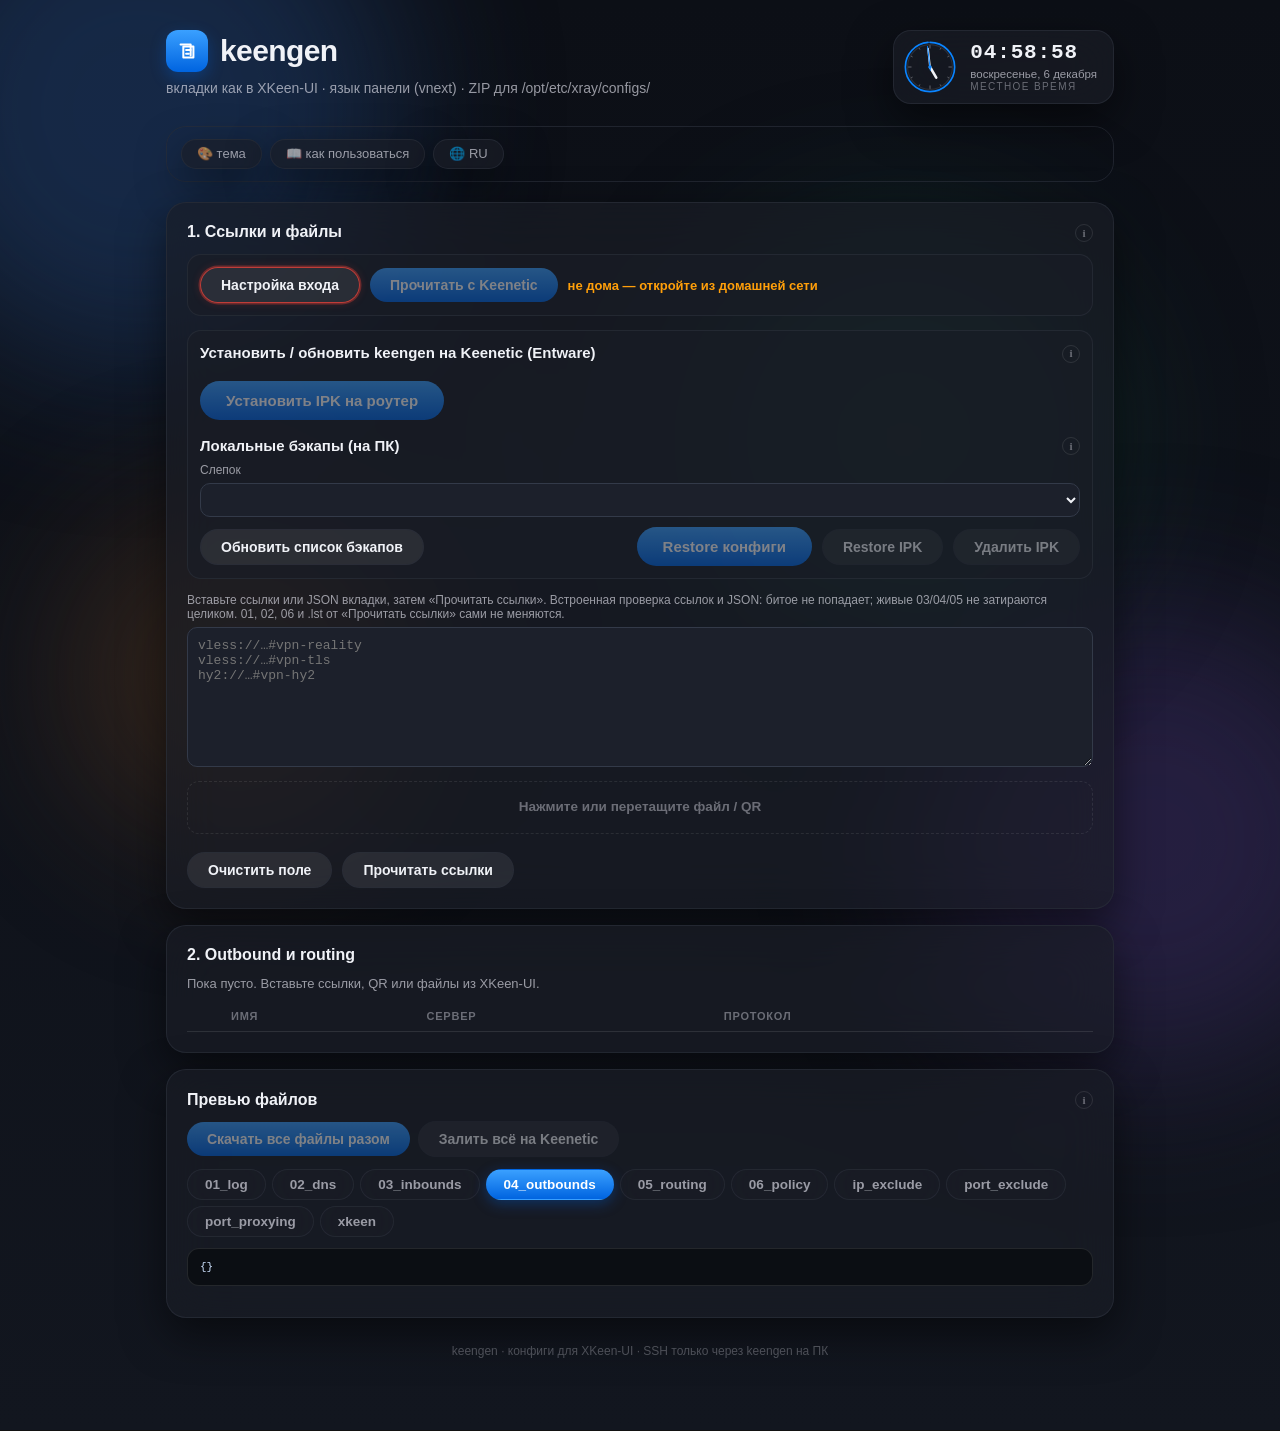
==== commit 8501b87e: "release: v0.1.1 UI chrome, auth/IPK shimmer, howto i18n [cursor|keengen] Howto matches main header (" ====
--- a/web/index.html
+++ b/web/index.html
@@ -5,9 +5,9 @@
   <meta name="viewport" content="width=device-width,initial-scale=1">
   <title>keengen · конфиги Keenetic / XKeen</title>
   <link rel="icon" type="image/svg+xml" href="data:image/svg+xml,%3Csvg xmlns='http://www.w3.org/2000/svg' viewBox='0 0 100 100'%3E%3Cdefs%3E%3ClinearGradient id='g' x1='0' y1='0' x2='0' y2='1'%3E%3Cstop offset='0' stop-color='%233aa0ff'/%3E%3Cstop offset='1' stop-color='%230064e0'/%3E%3C/linearGradient%3E%3C/defs%3E%3Crect width='100' height='100' rx='22' fill='url(%23g)'/%3E%3Ctext x='50' y='58' font-size='52' text-anchor='middle' fill='%23fff' font-family='system-ui,sans-serif' font-weight='700'%3EK%3C/text%3E%3C/svg%3E">
-  <script src="theme.js?v=5"></script>
+  <script src="theme.js?v=6"></script>
   <link rel="stylesheet" href="theme.css">
-  <link rel="stylesheet" href="style.css?v=5">
+  <link rel="stylesheet" href="style.css?v=6">
 </head>
 <body>
   <div class="blob b1"></div><div class="blob b2"></div>
--- a/web/theme.css
+++ b/web/theme.css
@@ -76,7 +76,7 @@
 html[data-theme=sunset] a,html[data-theme=neon] a{color:var(--accent)}
 html[data-theme=sepia] a{color:#8a5a1e}
 html[data-theme=mono] a{color:#f5f5f5}
-.tmenu{position:fixed;top:60px;right:14px;z-index:60;background:var(--glass);
+.tmenu{position:absolute;top:calc(100% + 10px);left:0;right:auto;z-index:60;background:var(--glass);
 backdrop-filter:blur(24px);-webkit-backdrop-filter:blur(24px);
 border:1px solid var(--glassb);border-radius:16px;box-shadow:var(--shadow);
 padding:8px;display:none;min-width:270px;max-height:80vh;overflow:auto}
@@ -89,7 +89,7 @@
 .titem .tk{width:16px;flex:none;text-align:center}
 .titem.on .tk::after{content:"✓"}
 .titem .td{color:var(--ink3);font-size:11.5px;margin-left:auto;white-space:nowrap}
-@media (max-width:640px){.tmenu{left:14px;right:14px;top:auto;bottom:14px}}
+@media (max-width:640px){.tmenu{position:fixed;left:14px;right:14px;top:auto;bottom:14px}}
 
 :root{color-scheme:light dark}
 *{box-sizing:border-box}
@@ -103,8 +103,8 @@
 .logo{display:inline-flex;width:42px;height:42px;border-radius:12px;flex:none;
 background:linear-gradient(180deg,#3aa0ff,#0064e0);align-items:center;
 justify-content:center;box-shadow:0 6px 16px rgba(0,100,224,.32)}
-.sub{color:var(--ink2);font-size:14px;margin:8px 0 20px}
-.chips{display:flex;flex-wrap:wrap;gap:8px;margin:0 0 20px;align-items:center}
+.sub{color:var(--ink2);font-size:14px;margin:8px 0 28px}
+.chips{position:relative;display:flex;flex-wrap:wrap;gap:8px;margin:0 0 20px;align-items:center}
 .chip{background:var(--glass);border:1px solid var(--glassb);
 border-radius:980px;padding:6px 15px;font-size:13px;color:var(--ink2);
 text-decoration:none;cursor:pointer;font-family:inherit;line-height:1.2;
--- a/web/style.css
+++ b/web/style.css
@@ -1,6 +1,9 @@
 /* keengen extras on top of doctor THEME_CSS+STYLE (kb/24). */
 .hrow{display:flex;align-items:flex-start;justify-content:space-between;gap:14px}
-.hrow .sub{margin-bottom:0}
+.hrow .sub{margin-bottom:22px}
+.brand-link{color:inherit;text-decoration:none;display:inline-flex;align-items:center;gap:12px}
+.brand-link:hover{color:inherit}
+.chip.on{color:var(--ink);border-color:color-mix(in srgb,var(--accent) 45%,var(--glassb))}
 .clockbox{display:flex;align-items:center;gap:12px;background:var(--glass);
 border:1px solid var(--glassb);border-radius:18px;padding:8px 16px 8px 8px;
 backdrop-filter:blur(24px);box-shadow:var(--shadow)}
@@ -132,7 +135,46 @@
 padding:12px;border:1px solid var(--glassb);border-radius:14px;background:var(--glass)}
 .keenetic-badge{font-size:13px;font-weight:650;color:var(--ink2)}
 .keenetic-badge.lan{color:var(--ok)}
+.keenetic-badge.need{color:#c22a20}
 .keenetic-badge.away{color:var(--warn)}
+html[data-theme=dark] .keenetic-badge.need,
+html[data-theme=ocean] .keenetic-badge.need,
+html[data-theme=forest] .keenetic-badge.need,
+html[data-theme=purple] .keenetic-badge.need,
+html[data-theme=sunset] .keenetic-badge.need,
+html[data-theme=neon] .keenetic-badge.need{color:#ff6961}
+#authKeenetic.auth-ok{
+border-color:rgba(48,209,88,.75);
+box-shadow:0 0 0 1.5px rgba(48,209,88,.35),0 0 10px rgba(48,209,88,.22);
+animation:auth-shimmer-green 2.6s ease-in-out infinite}
+#authKeenetic.auth-need{
+border-color:rgba(255,69,58,.7);
+box-shadow:0 0 0 1.5px rgba(255,69,58,.32),0 0 10px rgba(255,69,58,.18);
+animation:auth-shimmer-red 2.6s ease-in-out infinite}
+#authKeenetic:disabled,#authKeenetic.auth-muted{
+animation:none;border-color:var(--glassb);box-shadow:none;opacity:.55}
+#installIpk.ipk-update{
+border:1px solid rgba(10,200,255,.55);
+box-shadow:0 0 0 1.5px rgba(10,180,255,.35),0 0 12px rgba(0,200,255,.28),
+ 0 4px 14px rgba(0,100,224,.35),inset 0 1px 0 rgba(255,255,255,.3);
+animation:auth-shimmer-update 2.4s ease-in-out infinite}
+@keyframes auth-shimmer-green{
+0%,100%{box-shadow:0 0 0 1.5px rgba(48,209,88,.32),0 0 8px rgba(48,209,88,.18);border-color:rgba(48,209,88,.55)}
+50%{box-shadow:0 0 0 2px rgba(48,209,88,.7),0 0 14px rgba(48,209,88,.38);border-color:rgba(52,199,89,.95)}
+}
+@keyframes auth-shimmer-red{
+0%,100%{box-shadow:0 0 0 1.5px rgba(255,69,58,.28),0 0 8px rgba(255,69,58,.14);border-color:rgba(255,69,58,.5)}
+50%{box-shadow:0 0 0 2px rgba(255,69,58,.65),0 0 14px rgba(255,69,58,.32);border-color:rgba(255,99,90,.9)}
+}
+@keyframes auth-shimmer-update{
+0%,100%{box-shadow:0 0 0 1.5px rgba(10,180,255,.3),0 0 10px rgba(0,200,255,.22),
+ 0 4px 14px rgba(0,100,224,.35),inset 0 1px 0 rgba(255,255,255,.3);filter:brightness(1)}
+50%{box-shadow:0 0 0 2.5px rgba(0,229,255,.55),0 0 16px rgba(0,200,255,.4),
+ 0 6px 18px rgba(0,100,224,.45),inset 0 1px 0 rgba(255,255,255,.35);filter:brightness(1.06)}
+}
+@media (prefers-reduced-motion:reduce){
+ #authKeenetic.auth-ok,#authKeenetic.auth-need,#installIpk.ipk-update{animation:none}
+}
 .modal-auth{max-width:440px}
 .modal-auth label{margin-top:12px;display:block}
 .modal-auth input,.modal-auth select{width:100%;box-sizing:border-box}
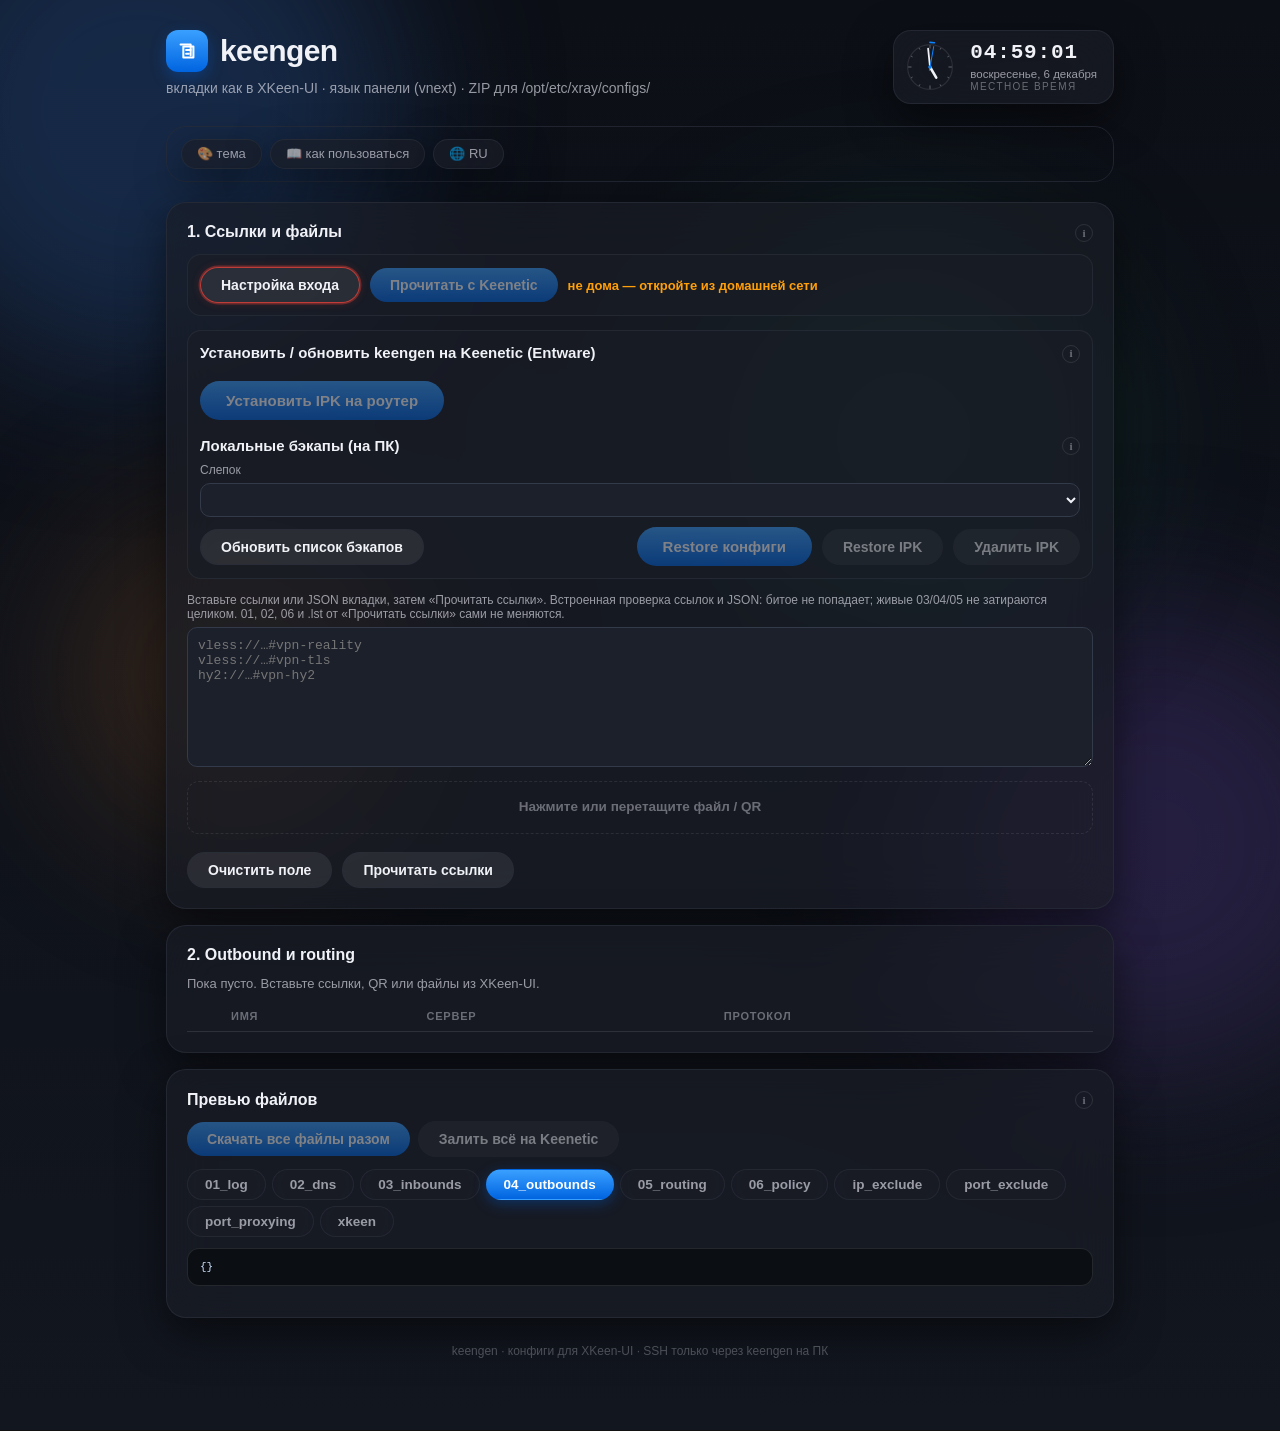
==== commit 506b2845: "release: v0.1.2 loading tab, hide auth prose, howto Home chip [cursor|keengen] Co-authored-by: Curso" ====
--- a/web/index.html
+++ b/web/index.html
@@ -5,9 +5,9 @@
   <meta name="viewport" content="width=device-width,initial-scale=1">
   <title>keengen · конфиги Keenetic / XKeen</title>
   <link rel="icon" type="image/svg+xml" href="data:image/svg+xml,%3Csvg xmlns='http://www.w3.org/2000/svg' viewBox='0 0 100 100'%3E%3Cdefs%3E%3ClinearGradient id='g' x1='0' y1='0' x2='0' y2='1'%3E%3Cstop offset='0' stop-color='%233aa0ff'/%3E%3Cstop offset='1' stop-color='%230064e0'/%3E%3C/linearGradient%3E%3C/defs%3E%3Crect width='100' height='100' rx='22' fill='url(%23g)'/%3E%3Ctext x='50' y='58' font-size='52' text-anchor='middle' fill='%23fff' font-family='system-ui,sans-serif' font-weight='700'%3EK%3C/text%3E%3C/svg%3E">
-  <script src="theme.js?v=6"></script>
+  <script src="theme.js?v=7"></script>
   <link rel="stylesheet" href="theme.css">
-  <link rel="stylesheet" href="style.css?v=6">
+  <link rel="stylesheet" href="style.css?v=7">
 </head>
 <body>
   <div class="blob b1"></div><div class="blob b2"></div>
@@ -57,7 +57,7 @@
       <div class="keenetic-bar">
         <button type="button" class="btn ghost" id="authKeenetic" data-i18n="authBtn" title="Сохранить адрес, порт и пароль Entware SSH для этого браузера" data-i18n-title="tipAuthBtn">Настройка входа</button>
         <button type="button" class="btn primary" id="readKeenetic" disabled data-i18n="readBtn" title="прочитать 01–06 и списки с роутера (запись не делается)" data-i18n-title="tipReadBtn">Прочитать с Keenetic</button>
-        <span class="keenetic-badge" id="keeneticWhere" data-i18n="whereWait">Проверяю, дома ли вы…</span>
+        <span class="keenetic-badge" id="keeneticWhere"></span>
       </div>
       <div class="ipk-install" id="ipkInstallBox">
         <div class="sec-head">
@@ -213,6 +213,6 @@
 
   <script src="jsQR.min.js"></script>
   <script src="xray-outbounds.js?v=1"></script>
-  <script src="app.js?v=4"></script>
+  <script src="app.js?v=5"></script>
 </body>
 </html>
--- a/web/style.css
+++ b/web/style.css
@@ -9,7 +9,7 @@
 backdrop-filter:blur(24px);box-shadow:var(--shadow)}
 .clockbox svg{width:56px;height:56px;flex:none}
 .chipbar{background:transparent;border:1px solid var(--glassb);border-radius:20px;
-padding:12px 14px;margin:8px 0 20px}
+padding:12px 14px;margin:8px 0 20px;overflow:visible;position:relative}
 .chipbar .chips{margin:0}
 .face{fill:none;stroke:var(--line);stroke-width:2}
 .ring{fill:none;stroke:var(--accent);stroke-width:3;stroke-linecap:round;
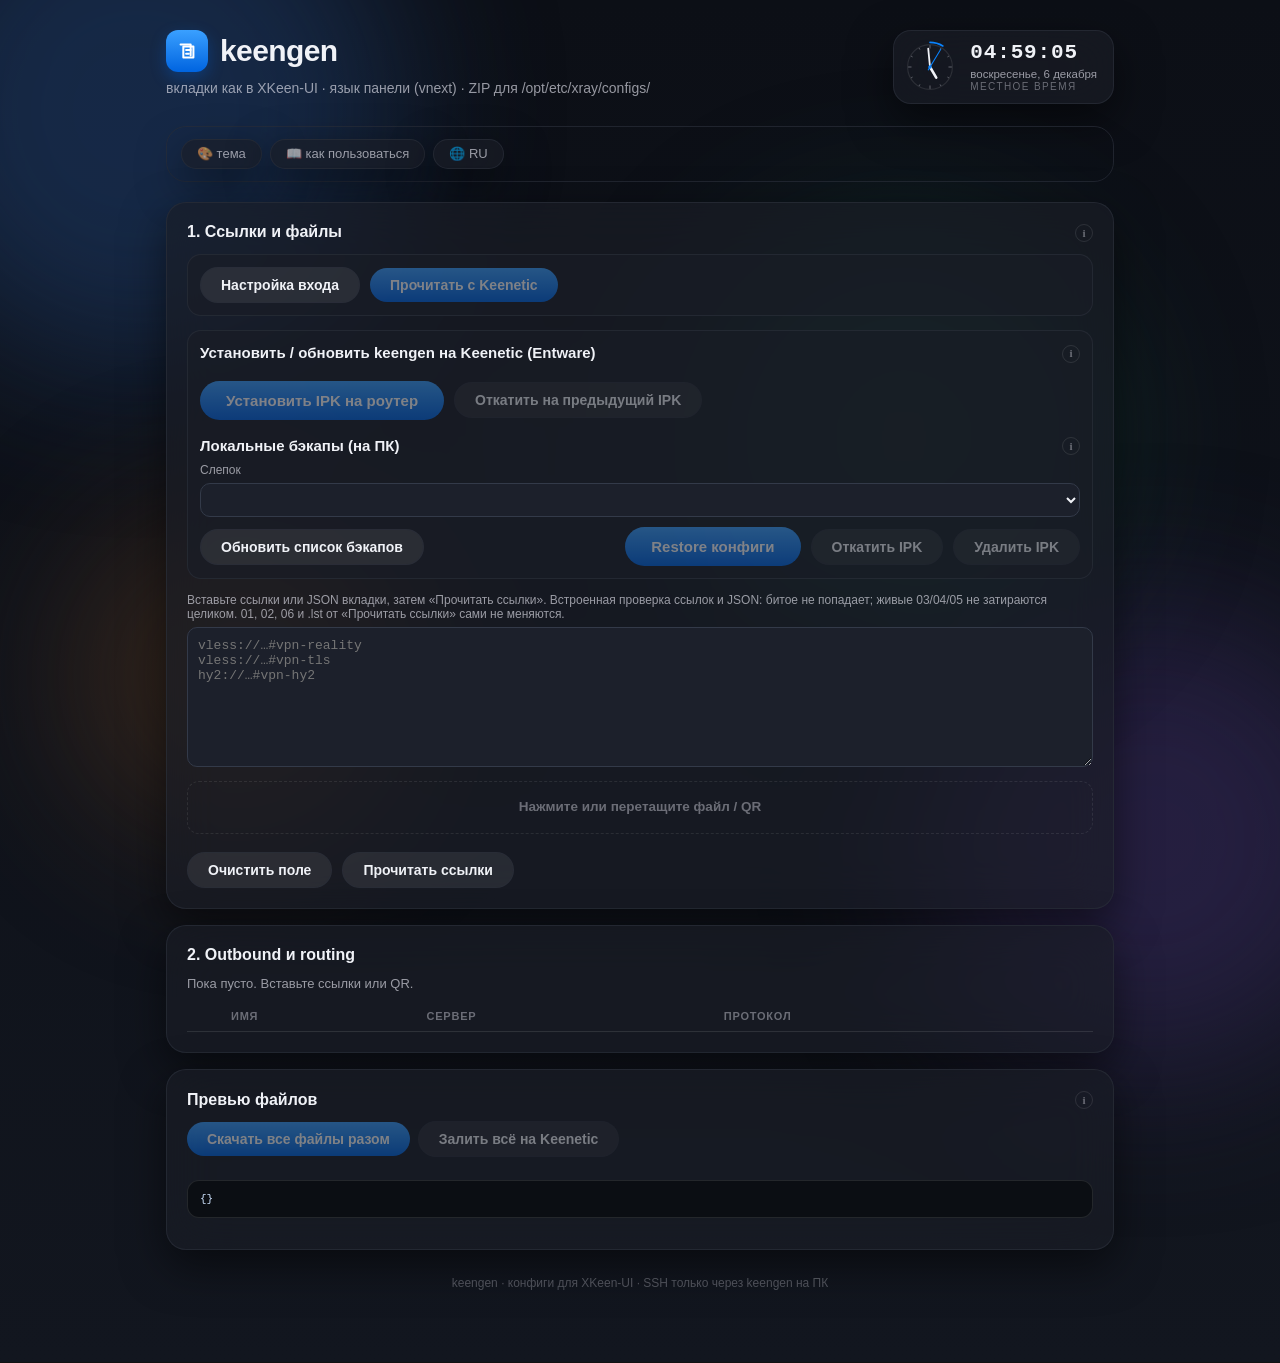
==== commit 1f17b2f6: "release: v0.1.3 reinstall policy + PC IPK rollback [cursor|keengen] Co-authored-by: Cursor <cursorag" ====
--- a/web/index.html
+++ b/web/index.html
@@ -72,6 +72,7 @@
         <p class="preview-hint" id="ipkVerLine"></p>
         <div class="actions">
           <button type="button" class="btn primary" id="installIpk" disabled data-i18n="ipkBtn" title="Скачать latest IPK с GitHub, сделать бэкап и установить/обновить keengen на роутере" data-i18n-title="tipInstallIpk">Установить IPK на роутер</button>
+          <button type="button" class="btn ghost" id="ipkRollback" hidden disabled data-i18n="ipkRollback" title="Откатить на предыдущий IPK из локального слепка backups/" data-i18n-title="tipIpkRollback">Откатить на предыдущий IPK</button>
           <span class="backup-status" id="ipkStatus"></span>
           <a id="ipkUiLink" hidden target="_blank" rel="noopener" data-i18n="ipkOpenUi">Открыть UI на :1001</a>
         </div>
@@ -84,7 +85,7 @@
             <details class="info-tip">
               <summary data-i18n-title="infoTip" data-i18n-aria="infoTip" aria-label="Подсказка" title="Подсказка">i</summary>
               <div class="info-tip-panel">
-                <p data-i18n="bakHint">Бэкап конфигов делается всегда при «Прочитать» и при установке IPK. Слепки лежат в backups/ на этом ПК. Restore — только с ПК под root SSH.</p>
+                <p data-i18n="bakHint">Бэкап конфигов делается всегда при «Прочитать» и при установке IPK. Слепки лежат в backups/ на этом ПК. «Restore IPK» / «Откатить…» — откат на IPK из слепка (previous-ipk), только с ПК под root SSH.</p>
               </div>
             </details>
           </div>
@@ -93,7 +94,7 @@
           <div class="actions" style="margin-top:10px">
             <button type="button" class="btn ghost" id="bakRefresh" data-i18n="bakRefresh" title="Перечитать папку backups/ на этом ПК и обновить выпадающий список слепков" data-i18n-title="tipBakRefresh">Обновить список бэкапов</button>
             <button type="button" class="btn primary" id="bakRestoreCfg" disabled data-i18n="bakRestoreCfg" title="Восстановить конфиги XKeen из выбранного слепка на роутер" data-i18n-title="tipBakRestoreCfg">Restore конфиги</button>
-            <button type="button" class="btn ghost" id="bakRestoreIpk" disabled data-i18n="bakRestoreIpk" title="Откатить IPK keengen из выбранного слепка на роутер" data-i18n-title="tipBakRestoreIpk">Restore IPK</button>
+            <button type="button" class="btn ghost" id="bakRestoreIpk" disabled data-i18n="bakRestoreIpk" title="Откат на IPK из выбранного слепка (previous-ipk или installed)" data-i18n-title="tipBakRestoreIpk">Откатить IPK</button>
             <button type="button" class="btn ghost" id="bakRemoveIpk" disabled data-i18n="bakRemoveIpk" title="Удалить пакет keengen с роутера (opkg remove; сначала бэкап)" data-i18n-title="tipBakRemoveIpk">Удалить IPK</button>
           </div>
           <span class="backup-status" id="bakStatus"></span>
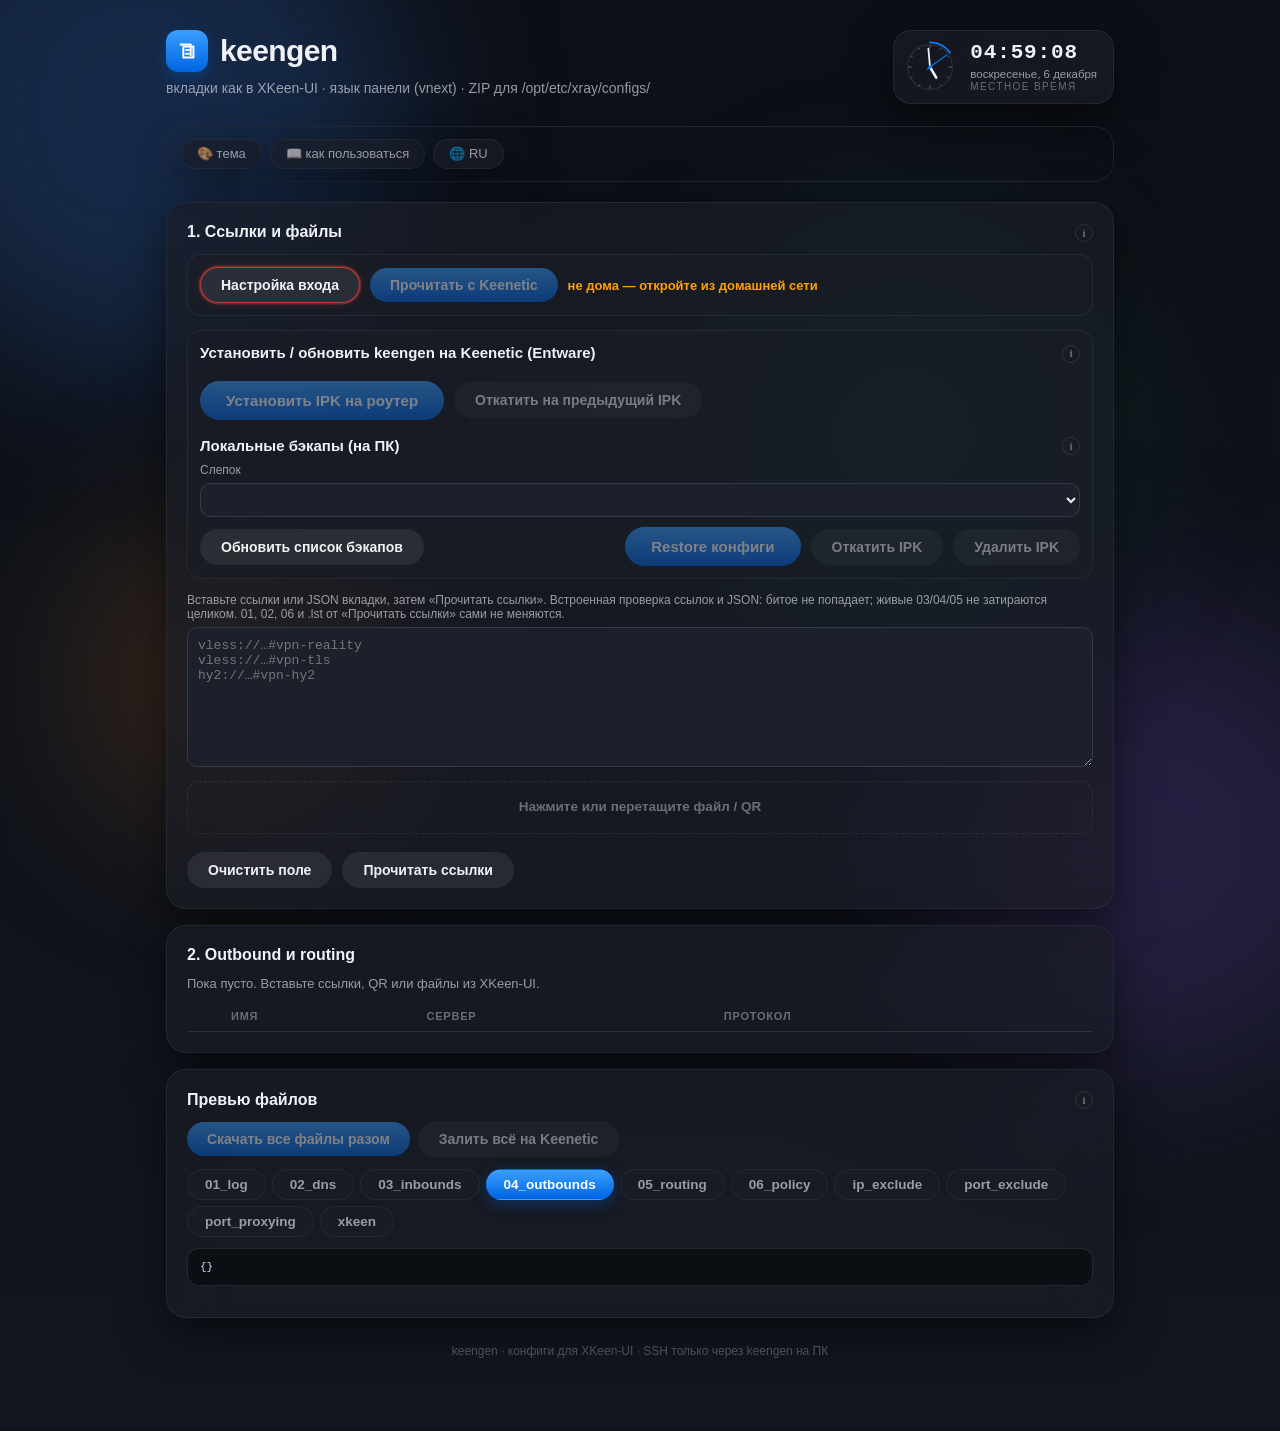
==== commit 39fb42e0: "fix(ui): restore app.js parse — auth button clicks work again (v0.1.5) [cursor|keengen] Orphan .then" ====
--- a/web/index.html
+++ b/web/index.html
@@ -214,6 +214,6 @@
 
   <script src="jsQR.min.js"></script>
   <script src="xray-outbounds.js?v=1"></script>
-  <script src="app.js?v=5"></script>
+  <script src="app.js?v=6"></script>
 </body>
 </html>
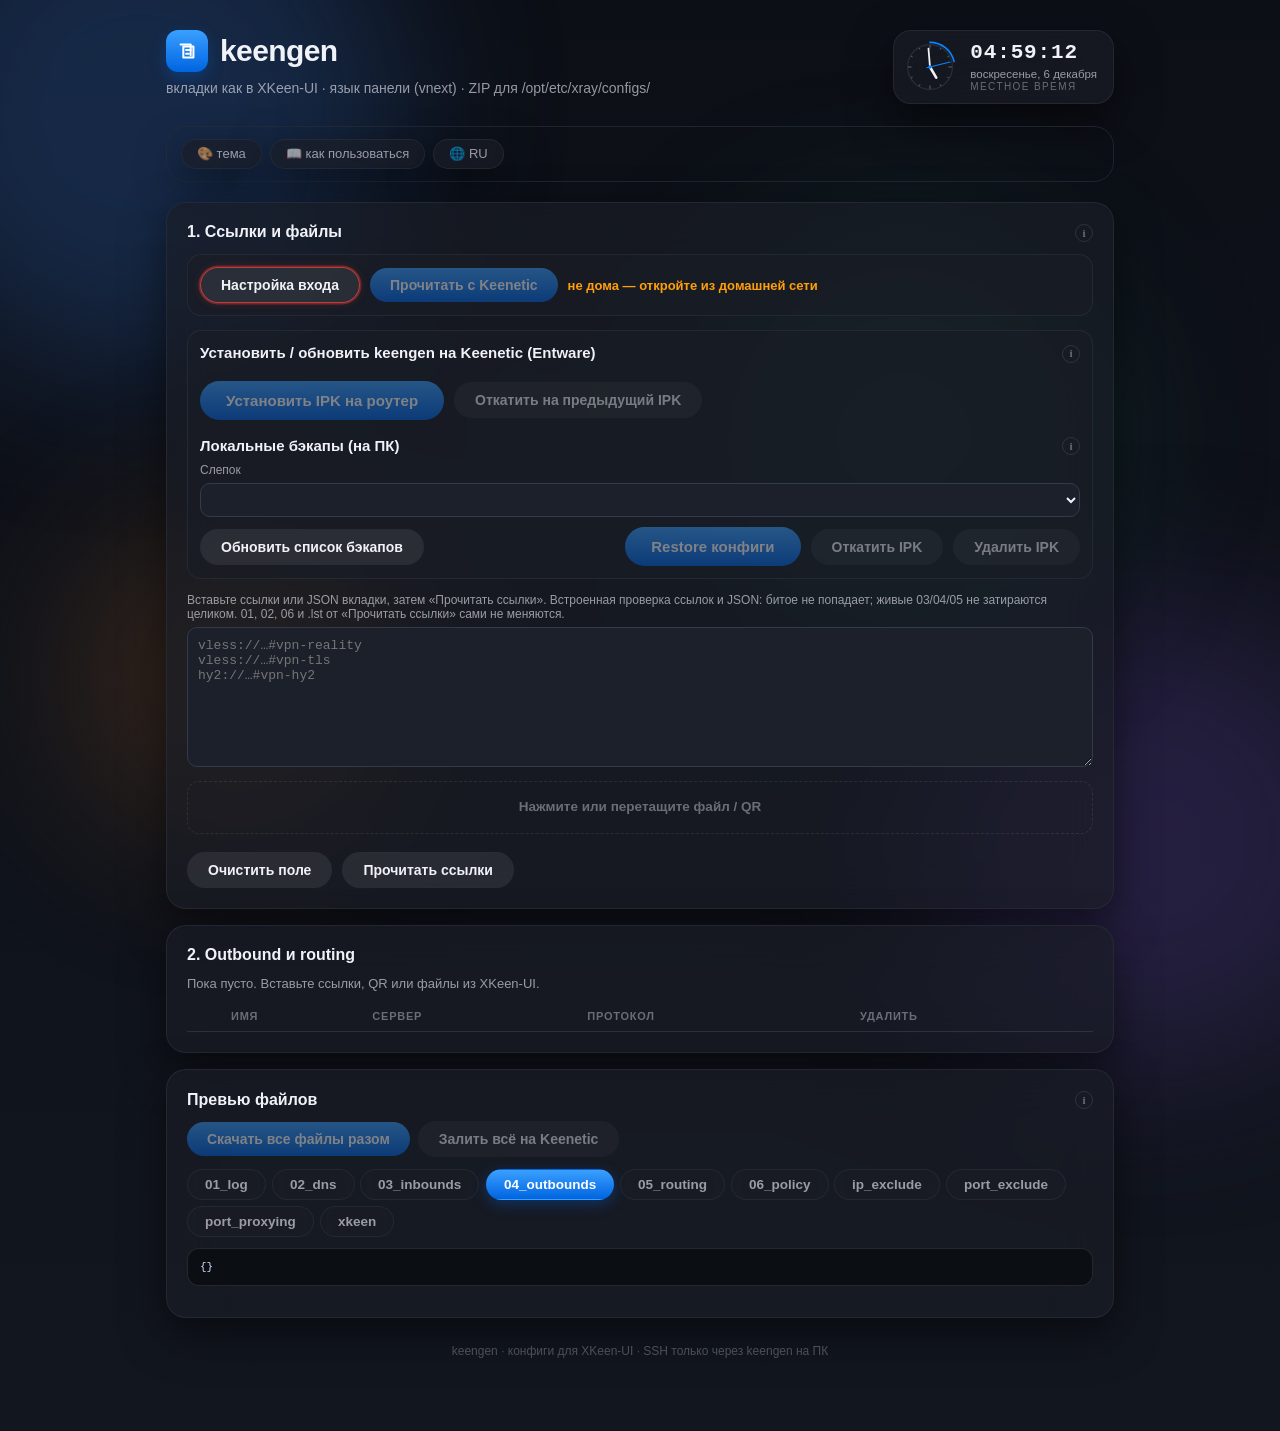
==== commit 721205e2: "release: v0.1.6 delete connection button with confirm (RU+EN), ?v=8, IPK 0.1.6-1 [dsh|keengen]" ====
--- a/web/index.html
+++ b/web/index.html
@@ -5,9 +5,9 @@
   <meta name="viewport" content="width=device-width,initial-scale=1">
   <title>keengen · конфиги Keenetic / XKeen</title>
   <link rel="icon" type="image/svg+xml" href="data:image/svg+xml,%3Csvg xmlns='http://www.w3.org/2000/svg' viewBox='0 0 100 100'%3E%3Cdefs%3E%3ClinearGradient id='g' x1='0' y1='0' x2='0' y2='1'%3E%3Cstop offset='0' stop-color='%233aa0ff'/%3E%3Cstop offset='1' stop-color='%230064e0'/%3E%3C/linearGradient%3E%3C/defs%3E%3Crect width='100' height='100' rx='22' fill='url(%23g)'/%3E%3Ctext x='50' y='58' font-size='52' text-anchor='middle' fill='%23fff' font-family='system-ui,sans-serif' font-weight='700'%3EK%3C/text%3E%3C/svg%3E">
-  <script src="theme.js?v=7"></script>
+  <script src="theme.js?v=8"></script>
   <link rel="stylesheet" href="theme.css">
-  <link rel="stylesheet" href="style.css?v=7">
+  <link rel="stylesheet" href="style.css?v=8">
 </head>
 <body>
   <div class="blob b1"></div><div class="blob b2"></div>
@@ -119,7 +119,7 @@
         <table>
           <thead><tr>
             <th class="col-on" title="активное" data-i18n-title="thActive"><span class="vh" data-i18n="thActive">активное</span></th>
-            <th data-i18n="thName">имя</th><th data-i18n="thServer">сервер</th><th data-i18n="thProto">протокол</th>
+            <th data-i18n="thName">имя</th><th data-i18n="thServer">сервер</th><th data-i18n="thProto">протокол</th><th data-i18n="thDel">удалить</th>
           </tr></thead>
           <tbody id="rows"></tbody>
         </table>
@@ -214,6 +214,6 @@
 
   <script src="jsQR.min.js"></script>
   <script src="xray-outbounds.js?v=1"></script>
-  <script src="app.js?v=6"></script>
+  <script src="app.js?v=8"></script>
 </body>
 </html>
--- a/web/style.css
+++ b/web/style.css
@@ -184,6 +184,8 @@
 .modal-card .actions{margin-top:16px}
 .btn:disabled,.btn[disabled]{opacity:.45;cursor:not-allowed;filter:none;box-shadow:none;pointer-events:auto}
 .btn:disabled:hover,.btn[disabled]:hover{filter:none}
+.tblwrap .btn.del-btn{padding:1px 9px;font-size:12px;line-height:1.5;border-radius:6px}
+.tblwrap .btn.del-btn:hover{filter:brightness(1.1)}
 .card h2{margin:0 0 12px;font-size:16px;font-weight:650}
 .card-preview{margin-top:16px;overflow:visible}
 .card-preview > .sec-head{margin:0 0 12px}
